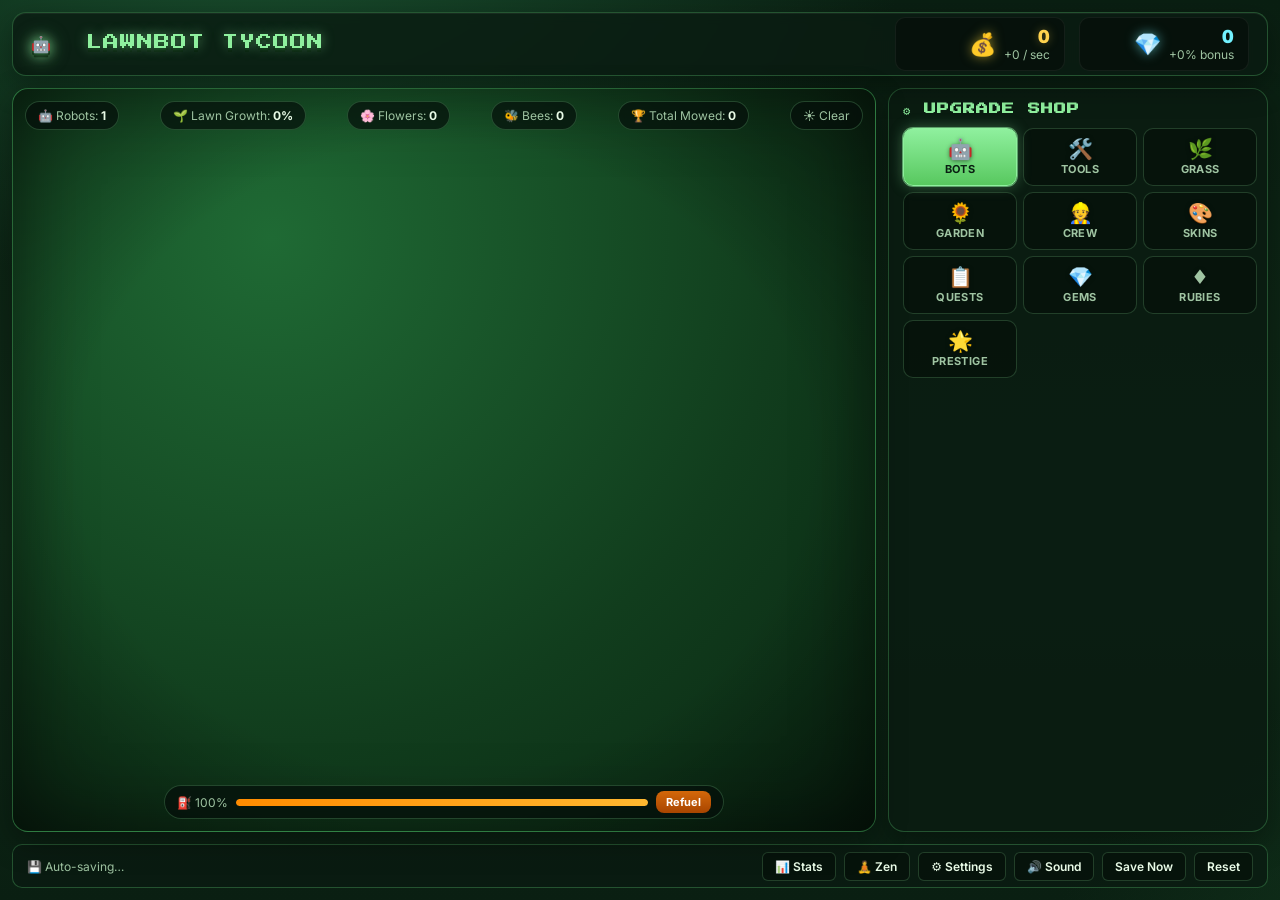
==== index.html @ 0cbb4aa4 "Move Stats to modal, invert selected-state styling, simplify atmosphere settings - Remove the Stats " ====
<!DOCTYPE html>
<html lang="en">
<head>
<meta charset="UTF-8" />
<meta name="viewport" content="width=device-width, initial-scale=1.0" />
<title>LawnBot Tycoon — Idle Robotic Lawn Empire</title>
<link rel="preconnect" href="https://fonts.googleapis.com">
<link rel="preconnect" href="https://fonts.gstatic.com" crossorigin>
<link href="https://fonts.googleapis.com/css2?family=Press+Start+2P&family=Inter:wght@400;500;700;900&display=swap" rel="stylesheet">
<link rel="icon" href="data:image/svg+xml,%3Csvg xmlns='http://www.w3.org/2000/svg' viewBox='0 0 100 100'%3E%3Ctext y='.9em' font-size='90'%3E%F0%9F%A4%96%3C/text%3E%3C/svg%3E">
<link rel="stylesheet" href="styles.css">
</head>
<body>
  <div id="app">
    <header class="top">
      <div class="title">
        <span class="emoji">🤖</span>&nbsp; LAWNBOT TYCOON
      </div>
      <div class="currencies">
        <div class="currency coin" id="coinBox">
          <span class="ico">💰</span>
          <div style="display:flex; flex-direction:column; align-items:flex-end;">
            <span class="amt" id="coinAmt">0</span>
            <span class="rate" id="coinRate">+0 / sec</span>
          </div>
        </div>
        <div class="currency gem" id="gemBox">
          <span class="ico">💎</span>
          <div style="display:flex; flex-direction:column; align-items:flex-end;">
            <span class="amt" id="gemAmt">0</span>
            <span class="rate" id="gemBonus">+0% bonus</span>
          </div>
        </div>
      </div>
    </header>

    <main class="stage">
      <canvas id="lawn"></canvas>
      <div class="stage-overlay"></div>
      <div class="stage-hud">
        <div class="hud-pills">
          <div class="hud-pill">🤖 Robots: <b id="hudRobots">1</b></div>
          <div class="hud-pill">🌱 Lawn Growth: <b id="hudGrass">0%</b></div>
          <div class="hud-pill">🌸 Flowers: <b id="hudFlowers">0</b></div>
          <div class="hud-pill">🐝 Bees: <b id="hudBees">0</b></div>
          <div class="hud-pill">🏆 Total Mowed: <b id="hudTotal">0</b></div>
          <div class="hud-pill" id="hudAtmo" title="Weather and time of day">☀️ Clear</div>
        </div>
      </div>
      <div class="stage-hud-bottom">
        <div class="hud-fuel">
          <span id="hudFuelLabel">⛽ 100%</span>
          <div class="fuel-track"><div class="fuel-bar" id="hudFuelBar"></div></div>
          <button id="refuelBtn">Refuel <span id="refuelCost"></span></button>
        </div>
        <div class="hud-quest" id="questBanner" style="display:none;"></div>
      </div>
    </main>

    <aside class="shop">
      <h2>⚙️ UPGRADE SHOP</h2>
      <div class="tabs">
        <button class="tab active" data-tab="upgrades"><span class="tab-ico">🤖</span><span class="tab-label">Bots</span></button>
        <button class="tab" data-tab="tools"><span class="tab-ico">🛠️</span><span class="tab-label">Tools</span></button>
        <button class="tab" data-tab="grass"><span class="tab-ico">🌿</span><span class="tab-label">Grass</span></button>
        <button class="tab" data-tab="garden"><span class="tab-ico">🌻</span><span class="tab-label">Garden</span></button>
        <button class="tab" data-tab="crew"><span class="tab-ico">👷</span><span class="tab-label">Crew</span></button>
        <button class="tab" data-tab="skins"><span class="tab-ico">🎨</span><span class="tab-label">Skins</span></button>
        <button class="tab" data-tab="quests"><span class="tab-ico">📋</span><span class="tab-label">Quests</span></button>
        <button class="tab" data-tab="gemshop"><span class="tab-ico">💎</span><span class="tab-label">Gems</span></button>
        <button class="tab" data-tab="rubyshop"><span class="tab-ico">♦️</span><span class="tab-label">Rubies</span></button>
        <button class="tab" data-tab="prestige"><span class="tab-ico">🌟</span><span class="tab-label">Prestige</span></button>
      </div>
      <div class="upgrades" id="shopList"></div>
    </aside>

    <footer class="bottom">
      <span id="saveStatus">💾 Auto-saving…</span>
      <div class="actions">
        <button id="statsBtn" title="View stats">📊 Stats</button>
        <button id="zenBtn" title="Zen Mode — fullscreen, no refueling">🧘 Zen</button>
        <button id="settingsBtn" title="Settings">⚙️ Settings</button>
        <button id="muteBtn">🔊 Sound</button>
        <button id="saveBtn">Save Now</button>
        <button id="resetBtn" class="danger">Reset</button>
      </div>
    </footer>
    <button id="zenExit" title="Exit Zen (Esc) · Press P to save a snapshot">✕ Exit Zen</button>
  </div>

  <div id="toasts"></div>

  <script src="js/config.js"></script>
  <script src="js/state.js"></script>
  <script src="js/themes.js"></script>
  <script src="js/world.js"></script>
  <script src="js/canvas.js"></script>
  <script src="js/assets.js"></script>
  <script src="js/atmosphere.js"></script>
  <script src="js/ai.js"></script>
  <script src="js/render.js"></script>
  <script src="js/save.js"></script>
  <script src="js/ui.js"></script>
  <script src="js/main.js"></script>
</body>
</html>
---- styles.css ----
:root {
  --bg-0: #0a1f12;
  --bg-1: #0f2a17;
  --bg-2: #143a1f;
  --grass-dark: #1e5d2c;
  --grass-mid: #2d8a3f;
  --grass-light: #58c85f;
  --grass-xlight: #8ff09e;
  --gold: #ffd34e;
  --gold-glow: #ffba1a;
  --gem: #72f2ff;
  --gem-glow: #3bd4ff;
  --ink: #e9fbe7;
  --ink-dim: #9fc4a2;
  --panel: rgba(10, 28, 18, 0.82);
  --panel-b: rgba(104, 224, 131, 0.28);
  --btn: linear-gradient(180deg, #2ea04a 0%, #1b6c31 100%);
  --btn-hover: linear-gradient(180deg, #3fc15d 0%, #22823b 100%);
  --btn-disabled: linear-gradient(180deg, #33463a 0%, #1a2b21 100%);
  --danger: linear-gradient(180deg, #d83a3a 0%, #7a1e1e 100%);
}
* { box-sizing: border-box; margin: 0; padding: 0; }
html, body { width: 100%; height: 100%; overflow: hidden; }
body {
  font-family: 'Inter', system-ui, sans-serif;
  color: var(--ink);
  background:
    radial-gradient(1200px 700px at 20% -10%, #1a5230 0%, transparent 55%),
    radial-gradient(900px 600px at 120% 110%, #143a1f 0%, transparent 55%),
    linear-gradient(180deg, var(--bg-0) 0%, var(--bg-1) 60%, var(--bg-0) 100%);
  user-select: none;
  -webkit-user-select: none;
}
button { font-family: inherit; color: inherit; cursor: pointer; }

/* ---------- Layout ---------- */
#app {
  position: fixed; inset: 0;
  display: grid;
  grid-template-rows: 64px 1fr 44px;
  grid-template-columns: 1fr 380px;
  grid-template-areas:
    "header header"
    "stage  shop"
    "footer footer";
  gap: 12px;
  padding: 12px;
}
header.top {
  grid-area: header;
  display: flex; align-items: center; justify-content: space-between;
  padding: 0 18px;
  background: var(--panel);
  border: 1px solid var(--panel-b);
  border-radius: 14px;
  backdrop-filter: blur(6px);
  box-shadow: 0 10px 30px rgba(0,0,0,0.35), inset 0 1px 0 rgba(255,255,255,0.05);
}
.title {
  font-family: 'Press Start 2P', monospace;
  font-size: 16px;
  letter-spacing: 1px;
  color: var(--grass-xlight);
  text-shadow:
    0 0 12px rgba(143, 240, 158, 0.55),
    0 2px 0 #082a11,
    0 4px 0 #061e0c;
}
.title .emoji { filter: drop-shadow(0 0 8px rgba(143, 240, 158, 0.5)); }
.currencies { display: flex; gap: 14px; align-items: center; }
.currency {
  display: flex; align-items: center; gap: 8px;
  padding: 8px 14px;
  border-radius: 10px;
  background: rgba(0,0,0,0.35);
  border: 1px solid rgba(255,255,255,0.06);
  min-width: 170px;
  justify-content: flex-end;
}
.currency .ico { font-size: 22px; line-height: 1; filter: drop-shadow(0 0 6px rgba(255,215,64,0.55)); }
.currency.gem .ico { filter: drop-shadow(0 0 6px rgba(114,242,255,0.55)); }
.currency .amt { font-weight: 900; font-variant-numeric: tabular-nums; font-size: 18px; }
.currency.gem .amt { color: var(--gem); }
.currency.coin .amt { color: var(--gold); text-shadow: 0 0 10px rgba(255,211,78,0.35); }
.currency .rate { color: var(--ink-dim); font-size: 12px; }

main.stage {
  grid-area: stage;
  position: relative;
  border-radius: 16px;
  overflow: hidden;
  border: 1px solid var(--panel-b);
  background:
    radial-gradient(ellipse at 30% 20%, #1f6a34 0%, #113d1d 60%, #0a2612 100%);
  box-shadow: inset 0 0 80px rgba(0,0,0,0.45), 0 10px 30px rgba(0,0,0,0.35);
}
canvas#lawn {
  display: block; width: 100%; height: 100%;
  image-rendering: pixelated;
}
.stage-overlay {
  position: absolute; inset: 0;
  pointer-events: none;
  background:
    radial-gradient(ellipse at center, transparent 60%, rgba(0,0,0,0.45) 100%);
}

.stage-hud {
  position: absolute; top: 12px; left: 12px; right: 12px;
  display: flex; flex-direction: column; gap: 8px;
  pointer-events: none;
}
.stage-hud-bottom {
  position: absolute; bottom: 12px; left: 12px; right: 12px;
  display: flex; justify-content: center;
  pointer-events: none;
}
.stage-hud-bottom .hud-fuel {
  min-width: min(560px, 100%);
  max-width: 720px;
}
.hud-pills {
  display: flex; justify-content: space-between; gap: 10px;
}
.hud-pill {
  background: rgba(5,15,10,0.7);
  border: 1px solid rgba(143,240,158,0.22);
  border-radius: 999px;
  padding: 6px 12px;
  font-size: 12px; color: var(--ink-dim);
  backdrop-filter: blur(4px);
}
.hud-pill b { color: var(--ink); font-weight: 700; }
.hud-fuel {
  display: flex; align-items: center; gap: 8px;
  background: rgba(5,15,10,0.7);
  border: 1px solid rgba(143,240,158,0.22);
  border-radius: 999px;
  padding: 5px 12px;
  font-size: 12px; color: var(--ink-dim);
  backdrop-filter: blur(4px);
  pointer-events: auto;
}
.fuel-track {
  flex: 1; height: 7px;
  background: rgba(255,255,255,0.1);
  border-radius: 999px; overflow: hidden;
}
.fuel-bar {
  height: 100%; border-radius: 999px;
  transition: width 0.25s, background 0.4s;
  background: linear-gradient(90deg, #ff8c00, #ffb830);
  width: 100%;
}
#refuelBtn {
  background: linear-gradient(180deg, #d4680a, #a84500);
  border: none; border-radius: 8px;
  padding: 4px 10px; font-size: 11px;
  color: white; font-weight: 700;
  cursor: pointer; transition: filter .1s;
  white-space: nowrap;
}
#refuelBtn:hover:not(:disabled) { filter: brightness(1.25); }
#refuelBtn:disabled { opacity: 0.35; cursor: not-allowed; }

.hud-quest {
  display: flex; align-items: center; gap: 10px;
  background: linear-gradient(90deg, rgba(255,211,78,0.22), rgba(88,200,95,0.18));
  border: 1px solid rgba(255,211,78,0.5);
  border-radius: 999px;
  padding: 5px 12px;
  font-size: 12px; color: var(--ink);
  backdrop-filter: blur(4px);
  pointer-events: auto;
  box-shadow: 0 0 12px rgba(255,211,78,0.15);
}
.hud-quest .q-name { font-weight: 700; color: #ffd34e; white-space: nowrap; }
.hud-quest .q-title { flex: 1; white-space: nowrap; overflow: hidden; text-overflow: ellipsis; color: var(--ink); }
.hud-quest .q-bar {
  width: 120px; height: 6px;
  background: rgba(0,0,0,0.4);
  border-radius: 999px; overflow: hidden;
}
.hud-quest .q-fill {
  height: 100%; background: linear-gradient(90deg, #ffd34e, #8ff09e);
  transition: width 0.25s;
}
.hud-quest .q-progress, .hud-quest .q-time, .hud-quest .q-reward {
  font-variant-numeric: tabular-nums; color: var(--ink-dim); white-space: nowrap;
}
.hud-quest .q-reward { color: #ffd34e; font-weight: 700; }

.quest-offer .modal { border: 2px solid rgba(255,211,78,0.6); }
.quest-offer .modal .big { color: #ffd34e; font-size: 20px; margin: 12px 0; }
.quest-offer button#qAccept {
  background: var(--btn); color: white; font-weight: 800;
  border: 0; border-radius: 10px; padding: 10px 18px;
  box-shadow: 0 2px 0 #0a2612;
}
.quest-offer button#qAccept:hover { background: var(--btn-hover); }
.quest-offer button#qDecline {
  background: var(--danger); color: white; font-weight: 800;
  border: 0; border-radius: 10px; padding: 10px 18px;
}

aside.shop {
  grid-area: shop;
  background: var(--panel);
  border: 1px solid var(--panel-b);
  border-radius: 16px;
  padding: 14px 10px 14px 14px;
  display: flex; flex-direction: column;
  min-height: 0;
  box-shadow: 0 10px 30px rgba(0,0,0,0.35);
}
.shop h2 {
  font-family: 'Press Start 2P', monospace;
  font-size: 12px;
  color: var(--grass-xlight);
  margin-bottom: 10px;
  letter-spacing: 1px;
}
.tabs {
  display: grid;
  grid-template-columns: repeat(3, 1fr);
  gap: 6px;
  margin-bottom: 12px;
}
.tab {
  border: 1px solid rgba(143,240,158,0.2);
  background: rgba(0,0,0,0.3);
  color: var(--ink-dim);
  padding: 10px 6px 9px;
  border-radius: 10px;
  font-weight: 700; font-size: 12px;
  transition: background .15s, border-color .15s, color .15s, transform .08s;
  white-space: nowrap;
  overflow: hidden;
  text-overflow: ellipsis;
  display: flex;
  flex-direction: column;
  align-items: center;
  justify-content: center;
  gap: 3px;
  min-height: 56px;
}
.tab .tab-ico { font-size: 20px; line-height: 1; filter: drop-shadow(0 1px 2px rgba(0,0,0,0.5)); }
.tab .tab-label { font-size: 11px; letter-spacing: 0.4px; text-transform: uppercase; }
.tab.active {
  background: linear-gradient(180deg, var(--grass-xlight), var(--grass-light));
  color: var(--bg-0);
  border-color: var(--grass-xlight);
  box-shadow: 0 0 0 1px rgba(143,240,158,0.55), 0 0 14px rgba(143,240,158,0.35);
}
.tab:hover { color: var(--ink); border-color: rgba(143,240,158,0.45); }
.tab.active:hover { color: var(--bg-0); border-color: var(--grass-xlight); }
.tab:active { transform: translateY(1px); }

.upgrades { overflow-y: auto; padding-right: 6px; flex: 1; scrollbar-width: thin; scrollbar-color: #2d8a3f transparent; }
.upgrades::-webkit-scrollbar { width: 8px; }
.upgrades::-webkit-scrollbar-thumb { background: rgba(143,240,158,0.3); border-radius: 4px; }
.buy-mode-hint {
  font-size: 11px; font-weight: 700;
  letter-spacing: 0.4px;
  color: #0a1f12;
  background: linear-gradient(180deg, #ffd34e, #ffba1a);
  padding: 6px 10px;
  border-radius: 8px;
  margin-bottom: 8px;
  text-align: center;
  box-shadow: 0 0 0 1px rgba(255,211,78,0.35), 0 0 14px rgba(255,211,78,0.2);
}

.upgrade {
  background: linear-gradient(180deg, rgba(20,50,30,0.7), rgba(10,28,18,0.7));
  border: 1px solid rgba(143,240,158,0.18);
  border-radius: 10px;
  padding: 7px 10px;
  margin-bottom: 6px;
  display: grid;
  grid-template-columns: 34px 1fr auto;
  gap: 10px;
  align-items: center;
  transition: border-color .15s, transform .1s;
}
.upgrade.maxed { opacity: 0.78; }
.upgrade:hover { border-color: rgba(143,240,158,0.4); }
.upgrade.affordable { border-color: rgba(255,211,78,0.45); box-shadow: 0 0 0 1px rgba(255,211,78,0.15), 0 0 16px rgba(255,211,78,0.08); }
.upgrade.active { border-color: rgba(143,240,158,0.55); box-shadow: 0 0 0 1px rgba(143,240,158,0.25), 0 0 16px rgba(143,240,158,0.12); }
.upgrade .icon {
  font-size: 22px; text-align: center;
  filter: drop-shadow(0 2px 4px rgba(0,0,0,0.6));
}
.upgrade .info { min-width: 0; }
.upgrade .name { font-weight: 700; font-size: 13px; display: flex; align-items: baseline; gap: 6px; }
.upgrade .name .lvl {
  font-weight: 700; font-size: 10px; color: var(--ink-dim);
  background: rgba(0,0,0,0.35);
  padding: 1px 6px; border-radius: 999px;
  letter-spacing: 0.4px;
}
.upgrade .effect { color: var(--grass-xlight); font-size: 11px; margin-top: 1px; opacity: 0.92; }
.upgrade .buy {
  border: 0;
  border-radius: 8px;
  padding: 6px 10px;
  background: var(--btn);
  color: white;
  font-weight: 800; font-size: 12px;
  min-width: 74px;
  transition: transform .08s, filter .1s;
  box-shadow: 0 2px 0 #0a2612, 0 4px 10px rgba(0,0,0,0.4);
}
.upgrade .buy:hover:not(:disabled) { background: var(--btn-hover); }
.upgrade .buy:active { transform: translateY(1px); }
.upgrade .buy:disabled { background: var(--btn-disabled); color: var(--ink-dim); cursor: not-allowed; box-shadow: none; }
.upgrade .buy .cost { display: block; font-size: 10px; font-weight: 600; opacity: 0.95; margin-top: 1px; }

/* ---------- Crew skill tree ---------- */
.crew-tree {
  position: relative;
  width: 100%;
  height: 360px;
  max-width: 360px;
  margin: 0 auto 12px;
}
.crew-connectors {
  position: absolute; inset: 0;
  width: 100%; height: 100%;
  pointer-events: none;
}
.crew-node {
  position: absolute;
  width: 76px;
  transform: translate(-50%, -50%);
  background: linear-gradient(180deg, rgba(20,50,30,0.85), rgba(10,28,18,0.85));
  border: 1.5px solid rgba(143,240,158,0.3);
  border-radius: 12px;
  padding: 6px 6px 5px;
  text-align: center;
  cursor: default;
  transition: transform .1s, border-color .15s, box-shadow .15s;
  backdrop-filter: blur(3px);
  left: calc(var(--px, 0) * 1%);
}
.crew-node .crew-icon {
  font-size: 20px;
  line-height: 1;
  filter: drop-shadow(0 2px 4px rgba(0,0,0,0.5));
}
.crew-node .crew-name {
  font-weight: 800;
  font-size: 10px;
  margin-top: 2px;
  color: var(--ink);
  line-height: 1.1;
}
.crew-node .crew-desc {
  font-size: 9px;
  color: var(--ink-dim);
  line-height: 1.2;
  margin-top: 2px;
  min-height: 32px;
}
.crew-node .crew-cost {
  font-size: 9.5px;
  font-weight: 700;
  margin-top: 3px;
  color: var(--gold);
}
.crew-node.locked {
  opacity: 0.45;
  filter: grayscale(0.7);
}
.crew-node.locked .crew-cost { color: #888; }
.crew-node.owned {
  border-color: rgba(255,211,78,0.75);
  box-shadow: 0 0 0 1px rgba(255,211,78,0.3), 0 0 18px rgba(255,211,78,0.25);
  background: linear-gradient(180deg, rgba(60,50,20,0.8), rgba(30,20,5,0.85));
}
.crew-node.owned .crew-cost { color: var(--grass-xlight); }
.crew-node.buyable {
  cursor: pointer;
  border-color: rgba(255,211,78,0.75);
  animation: crewPulse 1.8s ease-in-out infinite;
}
.crew-node.buyable:hover {
  transform: translate(-50%, -50%) scale(1.06);
  box-shadow: 0 0 0 2px rgba(255,211,78,0.4), 0 0 24px rgba(255,211,78,0.35);
}
@keyframes crewPulse {
  0%, 100% { box-shadow: 0 0 0 0 rgba(255,211,78,0.0); }
  50%      { box-shadow: 0 0 0 2px rgba(255,211,78,0.3), 0 0 16px rgba(255,211,78,0.3); }
}

/* ---------- Skin gallery ---------- */
.skin-grid {
  display: grid;
  grid-template-columns: repeat(2, 1fr);
  gap: 8px;
  padding-bottom: 8px;
}
.skin-card {
  background: linear-gradient(180deg, rgba(20,50,30,0.7), rgba(10,28,18,0.7));
  border: 1.5px solid rgba(143,240,158,0.2);
  border-radius: 12px;
  padding: 10px 8px;
  text-align: center;
  cursor: default;
  transition: transform .08s, border-color .15s, box-shadow .15s;
}
.skin-card.owned { cursor: pointer; }
.skin-card.owned:hover { transform: translateY(-2px); border-color: rgba(255,211,78,0.6); }
.skin-card.active {
  border-color: rgba(143,240,158,0.85);
  box-shadow: 0 0 0 1px rgba(143,240,158,0.3), 0 0 20px rgba(143,240,158,0.25);
}
.skin-card.locked {
  opacity: 0.55;
  filter: grayscale(0.4);
}
.skin-preview {
  display: flex; align-items: center; justify-content: center;
  height: 56px;
  margin-bottom: 6px;
}
.skin-chip {
  width: 56px; height: 38px;
  border-radius: 8px;
  border: 2px solid rgba(0,0,0,0.45);
  position: relative;
  box-shadow: inset 0 -6px 10px rgba(0,0,0,0.2), 0 2px 6px rgba(0,0,0,0.4);
}
.skin-chip .skin-dot {
  position: absolute;
  top: -5px; left: 4px;
  width: 5px; height: 10px;
  border-radius: 2px;
  box-shadow: 0 0 3px rgba(255,255,255,0.4);
}
.skin-chip .skin-panel {
  position: absolute;
  top: 6px; right: 4px;
  width: 12px; height: 24px;
  border-radius: 3px;
  opacity: 0.85;
}
.skin-silhouette {
  width: 56px; height: 38px;
  border-radius: 8px;
  background: rgba(0,0,0,0.4);
  border: 2px dashed rgba(143,240,158,0.25);
  display: flex; align-items: center; justify-content: center;
  color: var(--ink-dim);
  font-weight: 900;
  font-size: 22px;
}
.skin-name { font-weight: 800; font-size: 12px; color: var(--ink); }
.skin-rarity { font-size: 9px; font-weight: 900; letter-spacing: 1px; margin-top: 1px; }
.skin-action {
  margin-top: 5px;
  font-size: 11px;
  color: var(--ink-dim);
  font-weight: 700;
}
.skin-card.active .skin-action { color: var(--grass-xlight); }
.skin-modal-preview { display: flex; justify-content: center; margin: 8px 0; }
.skin-modal-preview .skin-chip { width: 120px; height: 80px; }

/* Mowing Patterns */
.pattern-grid {
  display: grid;
  grid-template-columns: 1fr 1fr;
  gap: 8px;
  padding-bottom: 8px;
}
.pattern-card {
  background: linear-gradient(180deg, rgba(20,50,30,0.7), rgba(10,28,18,0.7));
  border: 1.5px solid rgba(143,240,158,0.2);
  border-radius: 12px;
  padding: 8px;
  display: flex;
  gap: 8px;
  align-items: center;
  transition: transform .08s, border-color .15s, box-shadow .15s;
  cursor: default;
}
.pattern-card.owned { cursor: pointer; }
.pattern-card.owned:hover,
.pattern-card.affordable:hover { transform: translateY(-1px); border-color: rgba(255,211,78,0.55); }
.pattern-card.affordable {
  cursor: pointer;
  border-color: rgba(255,211,78,0.45);
  box-shadow: 0 0 0 1px rgba(255,211,78,0.1), 0 0 14px rgba(255,211,78,0.1);
}
.pattern-card.locked { opacity: 0.7; filter: grayscale(0.25); }
.pattern-card.active {
  border-color: rgba(143,240,158,0.85);
  box-shadow: 0 0 0 1px rgba(143,240,158,0.3), 0 0 18px rgba(143,240,158,0.25);
}
canvas.pattern-preview {
  width: 56px; height: 56px;
  border-radius: 6px;
  image-rendering: pixelated;
  flex-shrink: 0;
  border: 1px solid rgba(0,0,0,0.45);
  box-shadow: inset 0 -6px 10px rgba(0,0,0,0.25);
}
.pattern-meta { min-width: 0; flex: 1; }
.pattern-name { font-weight: 800; font-size: 12px; color: var(--ink); }
.pattern-desc { font-size: 10.5px; color: var(--ink-dim); line-height: 1.3; margin-top: 2px; }
.pattern-action {
  margin-top: 4px;
  font-size: 10.5px; font-weight: 800;
  color: var(--ink-dim);
  letter-spacing: 0.3px;
}
.pattern-card.active .pattern-action { color: var(--grass-xlight); }
.pattern-card.affordable .pattern-action { color: var(--gold); }

.prestige {
  background: linear-gradient(180deg, rgba(60, 20, 90, 0.6), rgba(20, 10, 40, 0.7));
  border: 1px solid rgba(114, 242, 255, 0.35);
  border-radius: 12px;
  padding: 14px;
  text-align: center;
  margin-bottom: 10px;
}
.prestige h3 {
  font-family: 'Press Start 2P', monospace;
  font-size: 11px; letter-spacing: 1px;
  color: var(--gem);
  margin-bottom: 6px;
  text-shadow: 0 0 10px rgba(114,242,255,0.5);
}
.prestige p { font-size: 12px; color: var(--ink-dim); margin-bottom: 10px; }
.prestige .gain { color: var(--gem); font-weight: 800; font-size: 18px; text-shadow: 0 0 10px rgba(114,242,255,0.4); }
.prestige button {
  border: 0; border-radius: 10px;
  padding: 10px 14px;
  background: linear-gradient(180deg, #3bd4ff, #117fbf);
  color: white; font-weight: 800; width: 100%;
  box-shadow: 0 4px 14px rgba(59,212,255,0.35);
}
.prestige button:disabled { background: var(--btn-disabled); color: var(--ink-dim); cursor: not-allowed; box-shadow: none; }

footer.bottom {
  grid-area: footer;
  display: flex; align-items: center; justify-content: space-between;
  padding: 0 14px;
  background: var(--panel);
  border: 1px solid var(--panel-b);
  border-radius: 10px;
  font-size: 12px; color: var(--ink-dim);
}
footer .actions { display: flex; gap: 8px; }
footer button {
  border: 1px solid rgba(143,240,158,0.2);
  background: rgba(0,0,0,0.3);
  color: var(--ink);
  padding: 6px 12px;
  border-radius: 6px;
  font-size: 12px; font-weight: 600;
  transition: all .1s;
}
footer button:hover { background: rgba(88,200,95,0.15); border-color: rgba(143,240,158,0.45); }
footer button.danger:hover { background: rgba(216,58,58,0.2); border-color: rgba(216,58,58,0.45); }

/* ---------- Modal ---------- */
.modal-backdrop {
  position: fixed; inset: 0;
  background: rgba(0,0,0,0.7);
  display: flex; align-items: center; justify-content: center;
  z-index: 100;
  backdrop-filter: blur(6px);
  animation: fadeIn .2s ease-out;
}
.modal {
  background: linear-gradient(180deg, #14351e 0%, #0a1f12 100%);
  border: 1px solid rgba(143,240,158,0.35);
  border-radius: 16px;
  padding: 28px;
  max-width: 500px;
  text-align: center;
  box-shadow: 0 20px 60px rgba(0,0,0,0.6), 0 0 30px rgba(88,200,95,0.2);
  animation: modalIn .3s cubic-bezier(0.18, 0.89, 0.32, 1.28);
}
.modal h2 {
  font-family: 'Press Start 2P', monospace;
  color: var(--grass-xlight);
  margin-bottom: 12px;
  font-size: 14px;
}
.modal p { color: var(--ink-dim); margin-bottom: 16px; line-height: 1.5; }
.modal .big {
  font-size: 32px; font-weight: 900;
  color: var(--gold);
  text-shadow: 0 0 16px rgba(255,211,78,0.5);
  margin: 12px 0;
}
.modal button {
  border: 0; border-radius: 10px;
  padding: 12px 24px;
  background: var(--btn);
  color: white; font-weight: 800; font-size: 14px;
  min-width: 140px;
  box-shadow: 0 4px 0 #0a2612;
}
.modal button:hover { background: var(--btn-hover); }

/* ---------- Toasts / Achievements ---------- */
#toasts {
  position: fixed; top: 80px; left: 50%;
  transform: translateX(-50%);
  display: flex; flex-direction: column; gap: 8px;
  pointer-events: none;
  z-index: 50;
}
.toast {
  background: linear-gradient(180deg, rgba(255,211,78,0.95), rgba(255,186,26,0.95));
  color: #2a1800;
  padding: 10px 20px;
  border-radius: 999px;
  font-weight: 800; font-size: 13px;
  box-shadow: 0 6px 24px rgba(0,0,0,0.5), 0 0 20px rgba(255,186,26,0.4);
  animation: toastIn .4s cubic-bezier(0.18, 0.89, 0.32, 1.28), toastOut .4s ease-in 2.6s forwards;
  display: flex; align-items: center; gap: 8px;
}
.toast .t-ico { font-size: 18px; }

/* ---------- Animations ---------- */
@keyframes fadeIn { from {opacity:0;} to {opacity:1;} }
@keyframes modalIn { from { transform: scale(.7); opacity: 0; } to { transform: scale(1); opacity: 1; } }
@keyframes toastIn { from { transform: translateY(-30px); opacity: 0; } to { transform: translateY(0); opacity: 1; } }
@keyframes toastOut { to { transform: translateY(-30px); opacity: 0; } }
@keyframes coinPop { from { transform: scale(1.2); } to { transform: scale(1); } }
@keyframes pulseGlow {
  0%, 100% { box-shadow: 0 0 0 0 rgba(255,211,78,0.4); }
  50% { box-shadow: 0 0 0 8px rgba(255,211,78,0); }
}
.currency.coin.pulse .amt { animation: coinPop .25s ease-out; }

/* ---------- Settings modal ---------- */
.settings-modal { max-width: 440px; text-align: left; padding: 22px 22px 18px; }
.settings-modal h2 { text-align: center; }
.stats-modal { max-width: 480px; text-align: left; padding: 22px 22px 18px; }
.stats-modal h2 { text-align: center; }
.stats-modal .stats-list { display: flex; flex-direction: column; gap: 6px; margin: 4px 0 16px; max-height: 60vh; overflow-y: auto; }
.stats-modal .stats-scope-tabs { display: flex; width: 100%; }
.stats-modal .stats-scope-tabs .tab { flex: 1; }
.stats-modal > button { display: block; margin: 0 auto; }
.settings-list { display: flex; flex-direction: column; gap: 8px; margin: 14px 0 18px; }
.settings-row {
  display: flex; align-items: center; justify-content: space-between;
  gap: 14px;
  background: rgba(0,0,0,0.28);
  border: 1px solid rgba(143,240,158,0.18);
  border-radius: 10px;
  padding: 10px 12px;
  cursor: pointer;
}
.settings-row:hover { border-color: rgba(143,240,158,0.4); }
.settings-info { min-width: 0; flex: 1; }
.settings-label { font-weight: 700; font-size: 13px; color: var(--ink); }
.settings-hint  { font-size: 11px; color: var(--ink-dim); margin-top: 2px; line-height: 1.35; }
.toggle {
  position: relative;
  width: 40px; height: 22px;
  border-radius: 999px;
  background: rgba(0,0,0,0.45);
  border: 1px solid rgba(143,240,158,0.25);
  transition: background .2s, border-color .2s;
  flex-shrink: 0;
  cursor: pointer;
}
.toggle .knob {
  position: absolute; top: 2px; left: 2px;
  width: 16px; height: 16px;
  border-radius: 50%;
  background: var(--ink-dim);
  transition: left .2s, background .2s;
}
.toggle.on { background: rgba(88,200,95,0.4); border-color: rgba(143,240,158,0.7); }
.toggle.on .knob { left: 20px; background: var(--grass-xlight); box-shadow: 0 0 8px rgba(143,240,158,0.6); }
#settingsCloseBtn { width: 100%; }

/* Settings row with chips below (theme picker) */
.settings-row-stack {
  flex-direction: column;
  align-items: stretch;
  gap: 8px;
  cursor: default;
}
.settings-row-select { cursor: default; }
.settings-select {
  flex-shrink: 0;
  min-width: 150px;
  max-width: 55%;
  background: rgba(0,0,0,0.45);
  border: 1px solid rgba(143,240,158,0.3);
  color: var(--ink);
  padding: 7px 10px;
  border-radius: 8px;
  font-weight: 700;
  font-size: 12px;
  font-family: inherit;
  cursor: pointer;
  transition: border-color .15s, background .15s;
  appearance: none;
  -webkit-appearance: none;
  background-image: linear-gradient(45deg, transparent 50%, var(--grass-xlight) 50%), linear-gradient(135deg, var(--grass-xlight) 50%, transparent 50%);
  background-position: calc(100% - 14px) 50%, calc(100% - 9px) 50%;
  background-size: 5px 5px, 5px 5px;
  background-repeat: no-repeat;
  padding-right: 26px;
}
.settings-select:hover { border-color: rgba(143,240,158,0.6); }
.settings-select:focus { outline: none; border-color: var(--grass-xlight); box-shadow: 0 0 0 2px rgba(143,240,158,0.25); }
.settings-select option { background: var(--bg-1); color: var(--ink); }
.settings-chips {
  display: flex;
  flex-wrap: wrap;
  gap: 6px;
}
.settings-chip {
  background: rgba(0,0,0,0.35);
  border: 1px solid rgba(143,240,158,0.22);
  color: var(--ink-dim);
  padding: 6px 10px;
  font-size: 11px;
  font-weight: 700;
  border-radius: 999px;
  cursor: pointer;
  letter-spacing: 0.3px;
  transition: background .15s, border-color .15s, color .15s;
}
.settings-chip:hover { color: var(--ink); border-color: rgba(143,240,158,0.5); }
.settings-chip.active:hover { color: var(--bg-0); border-color: var(--grass-xlight); }
.settings-chip.active {
  background: linear-gradient(180deg, var(--grass-xlight), var(--grass-light));
  color: var(--bg-0);
  border-color: var(--grass-xlight);
  box-shadow: 0 0 0 1px rgba(143,240,158,0.55), 0 0 10px rgba(143,240,158,0.4);
}

/* ---------- Zen Setup ---------- */
.zen-modal {
  max-width: 620px;
  width: 100%;
  max-height: 92vh;
  text-align: left;
  padding: 16px 18px 14px;
  display: flex;
  flex-direction: column;
}
.zen-modal h2 { text-align: center; margin-bottom: 4px; font-size: 12px; }
.zen-modal .zen-tagline {
  text-align: center; color: var(--ink-dim);
  line-height: 1.35; margin-bottom: 10px;
  font-size: 12px;
}
.zen-modal .zen-subnote { opacity: 0.7; font-size: 11px; }

.zen-body {
  flex: 1;
  min-height: 0;
  overflow-y: auto;
  padding-right: 4px;
  margin-right: -4px;
  scrollbar-width: thin;
  scrollbar-color: rgba(143,240,158,0.35) transparent;
}
.zen-body::-webkit-scrollbar { width: 5px; }
.zen-body::-webkit-scrollbar-thumb { background: rgba(143,240,158,0.35); border-radius: 3px; }

.zen-section { margin-bottom: 10px; }
.zen-section:last-child { margin-bottom: 2px; }
.zen-section-head {
  font-family: 'Press Start 2P', monospace;
  font-size: 8px;
  letter-spacing: 1.1px;
  color: var(--grass-xlight);
  text-transform: uppercase;
  margin-bottom: 6px;
  opacity: 0.75;
}

/* Three-column slider grid for the Garden section */
.zen-slider-grid {
  display: grid;
  grid-template-columns: repeat(3, 1fr);
  gap: 6px;
}
.zen-slider {
  background: rgba(0,0,0,0.28);
  border: 1px solid rgba(143,240,158,0.18);
  border-radius: 9px;
  padding: 6px 9px 8px;
}
.zen-slider-head {
  display: flex; align-items: center; gap: 5px;
  margin-bottom: 3px;
}
.zen-slider-ico { font-size: 13px; filter: drop-shadow(0 1px 2px rgba(0,0,0,0.5)); }
.zen-slider-label { font-weight: 700; font-size: 11px; color: var(--ink); flex: 1; }
.zen-slider-value {
  font-weight: 900; font-size: 12px; color: var(--gold);
  min-width: 20px; text-align: right;
  font-variant-numeric: tabular-nums;
}
.zen-slider input[type="range"] {
  width: 100%; margin: 0;
  -webkit-appearance: none; appearance: none;
  background: transparent;
}
.zen-slider input[type="range"]::-webkit-slider-runnable-track {
  height: 5px;
  background: linear-gradient(90deg, rgba(143,240,158,0.4), rgba(143,240,158,0.15));
  border-radius: 999px;
}
.zen-slider input[type="range"]::-moz-range-track {
  height: 5px;
  background: linear-gradient(90deg, rgba(143,240,158,0.4), rgba(143,240,158,0.15));
  border-radius: 999px;
}
.zen-slider input[type="range"]::-webkit-slider-thumb {
  -webkit-appearance: none; appearance: none;
  width: 14px; height: 14px;
  border-radius: 50%;
  background: var(--grass-xlight);
  border: 2px solid #0a2612;
  margin-top: -4.5px;
  box-shadow: 0 2px 6px rgba(0,0,0,0.5), 0 0 8px rgba(143,240,158,0.4);
  cursor: grab;
}
.zen-slider input[type="range"]::-moz-range-thumb {
  width: 14px; height: 14px;
  border-radius: 50%;
  background: var(--grass-xlight);
  border: 2px solid #0a2612;
  box-shadow: 0 2px 6px rgba(0,0,0,0.5), 0 0 8px rgba(143,240,158,0.4);
  cursor: grab;
}

/* Mower skin picker — swatches in one wrapping row, no name labels
   (hover tooltip shows the name + rarity). */
.zen-skin-grid {
  display: flex;
  flex-wrap: wrap;
  gap: 6px;
}
.zen-skin-tile {
  background: rgba(0,0,0,0.28);
  border: 1.5px solid rgba(143,240,158,0.18);
  border-radius: 9px;
  padding: 4px;
  display: flex;
  align-items: center;
  justify-content: center;
  cursor: pointer;
  transition: transform .08s, border-color .15s, box-shadow .15s;
  flex: 1 1 60px;
  min-width: 56px;
  max-width: 76px;
}
.zen-skin-tile:hover { transform: translateY(-1px); border-color: rgba(143,240,158,0.5); }
.zen-skin-tile.active {
  background: linear-gradient(180deg, rgba(143,240,158,0.85), rgba(88,200,95,0.7));
  border-color: var(--grass-xlight);
  box-shadow: 0 0 0 2px var(--grass-xlight), 0 0 14px rgba(143,240,158,0.55);
}
.zen-skin-tile .skin-chip { width: 100%; height: 24px; }
.zen-skin-tile .skin-silhouette { width: 100%; height: 24px; }

/* Pattern picker — canvas thumbnails in one wrapping row. */
.zen-pattern-grid {
  display: flex;
  flex-wrap: wrap;
  gap: 6px;
}
.zen-pattern-tile {
  background: rgba(0,0,0,0.28);
  border: 1.5px solid rgba(143,240,158,0.18);
  border-radius: 9px;
  padding: 4px;
  display: flex;
  align-items: center;
  justify-content: center;
  cursor: pointer;
  transition: transform .08s, border-color .15s, box-shadow .15s;
  flex: 1 1 68px;
  min-width: 60px;
  max-width: 92px;
}
.zen-pattern-tile:hover { transform: translateY(-1px); border-color: rgba(143,240,158,0.5); }
.zen-pattern-tile.active {
  background: linear-gradient(180deg, rgba(143,240,158,0.85), rgba(88,200,95,0.7));
  border-color: var(--grass-xlight);
  box-shadow: 0 0 0 2px var(--grass-xlight), 0 0 14px rgba(143,240,158,0.55);
}
.zen-pattern-tile canvas.pattern-preview {
  width: 40px; height: 40px;
  display: block;
}

/* Atmosphere section inside Zen setup */
.zen-atmosphere { display: flex; flex-direction: column; gap: 6px; }
.zen-atmo-row {
  display: flex;
  align-items: center;
  gap: 10px;
  background: rgba(0,0,0,0.28);
  border: 1px solid rgba(143,240,158,0.18);
  border-radius: 9px;
  padding: 6px 10px;
  flex-wrap: wrap;
}
.zen-atmo-label {
  font-weight: 700; font-size: 11px;
  color: var(--ink);
  flex: 0 0 88px;
}
.zen-atmo-chips { display: flex; flex-wrap: wrap; gap: 4px; flex: 1; }
.zen-atmo-chips .settings-chip {
  padding: 4px 8px; font-size: 10.5px;
}
#zenRivalryRow .toggle { flex-shrink: 0; }

.zen-actions {
  display: flex; gap: 8px; justify-content: flex-end;
  margin-top: 10px;
  padding-top: 10px;
  border-top: 1px solid rgba(143,240,158,0.15);
  flex-shrink: 0;
}
.zen-actions button {
  min-width: 96px;
  padding: 8px 14px;
  font-size: 12px;
  border-radius: 9px;
  border: 0;
  background: var(--btn);
  color: white;
  font-weight: 800;
  cursor: pointer;
  box-shadow: 0 3px 0 #0a2612;
}
.zen-actions button.ghost {
  background: rgba(0,0,0,0.4);
  color: var(--ink-dim);
  border: 1px solid rgba(143,240,158,0.25);
  box-shadow: none;
  min-width: 72px;
}
.zen-actions button.ghost:hover { color: var(--ink); border-color: rgba(143,240,158,0.5); }
.zen-actions button:hover:not(.ghost) { background: var(--btn-hover); }

@media (max-width: 520px) {
  .zen-slider-grid { grid-template-columns: repeat(2, 1fr); }
}

/* ---------- Zen Mode ---------- */
#zenExit {
  position: fixed; top: 16px; right: 16px;
  z-index: 200;
  display: none;
  background: rgba(10,28,18,0.7);
  color: var(--ink);
  border: 1px solid rgba(143,240,158,0.35);
  padding: 8px 14px;
  border-radius: 999px;
  font-size: 12px;
  font-weight: 700;
  backdrop-filter: blur(6px);
  opacity: 0;
  transition: opacity .3s;
  cursor: pointer;
}
body.zen-mode #zenExit { display: block; opacity: 0.35; }
body.zen-mode #zenExit:hover { opacity: 1; }
body.zen-mode #app {
  grid-template-rows: 1fr;
  grid-template-columns: 1fr;
  grid-template-areas: "stage";
  padding: 0;
  gap: 0;
}
body.zen-mode header.top,
body.zen-mode aside.shop,
body.zen-mode footer.bottom,
body.zen-mode .stage-hud,
body.zen-mode .stage-hud-bottom,
body.zen-mode .stage-overlay,
body.zen-mode #toasts { display: none !important; }
body.zen-mode main.stage {
  border-radius: 0;
  border: none;
  box-shadow: none;
  background: radial-gradient(ellipse at 30% 20%, #1f6a34 0%, #113d1d 60%, #05140a 100%);
}

/* ---------- Responsive ---------- */
@media (max-width: 900px) {
  #app {
    grid-template-rows: auto 1fr auto 40px;
    grid-template-columns: 1fr;
    grid-template-areas:
      "header"
      "stage"
      "shop"
      "footer";
  }
  aside.shop { max-height: 50vh; }
  .title { font-size: 12px; }
  .currency { min-width: 120px; padding: 6px 10px; }
}
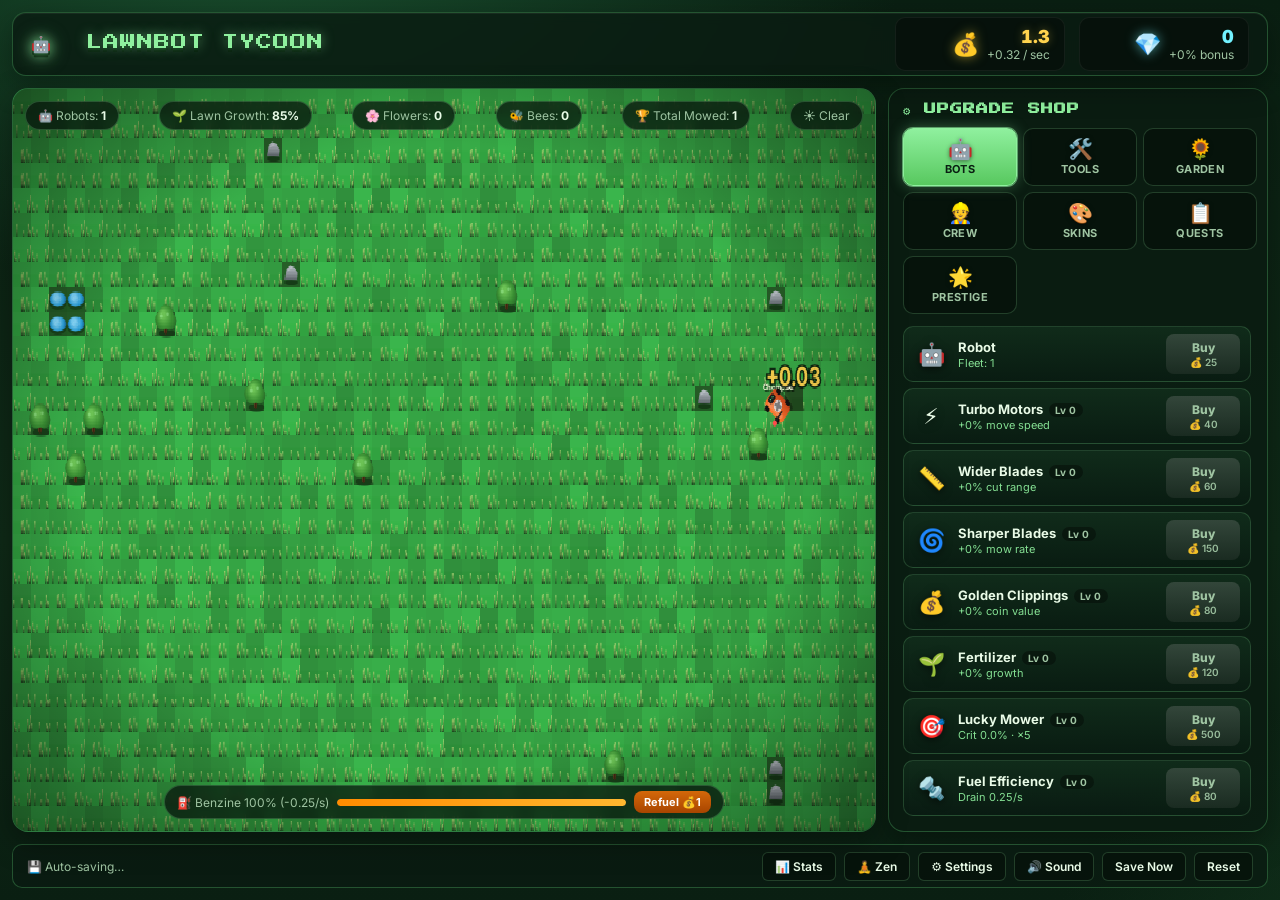
==== commit d71a3713: "Add Areas: travel between plots of premium grass New ruby upgrade 🗺️ Travel Papers (5 ♦️) reveals an" ====
--- a/index.html
+++ b/index.html
@@ -62,7 +62,7 @@
       <div class="tabs">
         <button class="tab active" data-tab="upgrades"><span class="tab-ico">🤖</span><span class="tab-label">Bots</span></button>
         <button class="tab" data-tab="tools"><span class="tab-ico">🛠️</span><span class="tab-label">Tools</span></button>
-        <button class="tab" data-tab="grass"><span class="tab-ico">🌿</span><span class="tab-label">Grass</span></button>
+        <button class="tab" data-tab="areas"><span class="tab-ico">🗺️</span><span class="tab-label">Areas</span></button>
         <button class="tab" data-tab="garden"><span class="tab-ico">🌻</span><span class="tab-label">Garden</span></button>
         <button class="tab" data-tab="crew"><span class="tab-ico">👷</span><span class="tab-label">Crew</span></button>
         <button class="tab" data-tab="skins"><span class="tab-ico">🎨</span><span class="tab-label">Skins</span></button>
--- a/styles.css
+++ b/styles.css
@@ -320,7 +320,7 @@
 .crew-tree {
   position: relative;
   width: 100%;
-  height: 360px;
+  height: 400px;
   max-width: 360px;
   margin: 0 auto 12px;
 }
@@ -331,12 +331,12 @@
 }
 .crew-node {
   position: absolute;
-  width: 76px;
+  width: 62px;
   transform: translate(-50%, -50%);
   background: linear-gradient(180deg, rgba(20,50,30,0.85), rgba(10,28,18,0.85));
   border: 1.5px solid rgba(143,240,158,0.3);
-  border-radius: 12px;
-  padding: 6px 6px 5px;
+  border-radius: 10px;
+  padding: 4px 4px 4px;
   text-align: center;
   cursor: default;
   transition: transform .1s, border-color .15s, box-shadow .15s;
@@ -344,28 +344,28 @@
   left: calc(var(--px, 0) * 1%);
 }
 .crew-node .crew-icon {
-  font-size: 20px;
+  font-size: 18px;
   line-height: 1;
   filter: drop-shadow(0 2px 4px rgba(0,0,0,0.5));
 }
 .crew-node .crew-name {
   font-weight: 800;
-  font-size: 10px;
+  font-size: 9px;
   margin-top: 2px;
   color: var(--ink);
   line-height: 1.1;
 }
 .crew-node .crew-desc {
-  font-size: 9px;
+  font-size: 8px;
   color: var(--ink-dim);
-  line-height: 1.2;
+  line-height: 1.15;
   margin-top: 2px;
-  min-height: 32px;
+  min-height: 28px;
 }
 .crew-node .crew-cost {
-  font-size: 9.5px;
+  font-size: 8.5px;
   font-weight: 700;
-  margin-top: 3px;
+  margin-top: 2px;
   color: var(--gold);
 }
 .crew-node.locked {
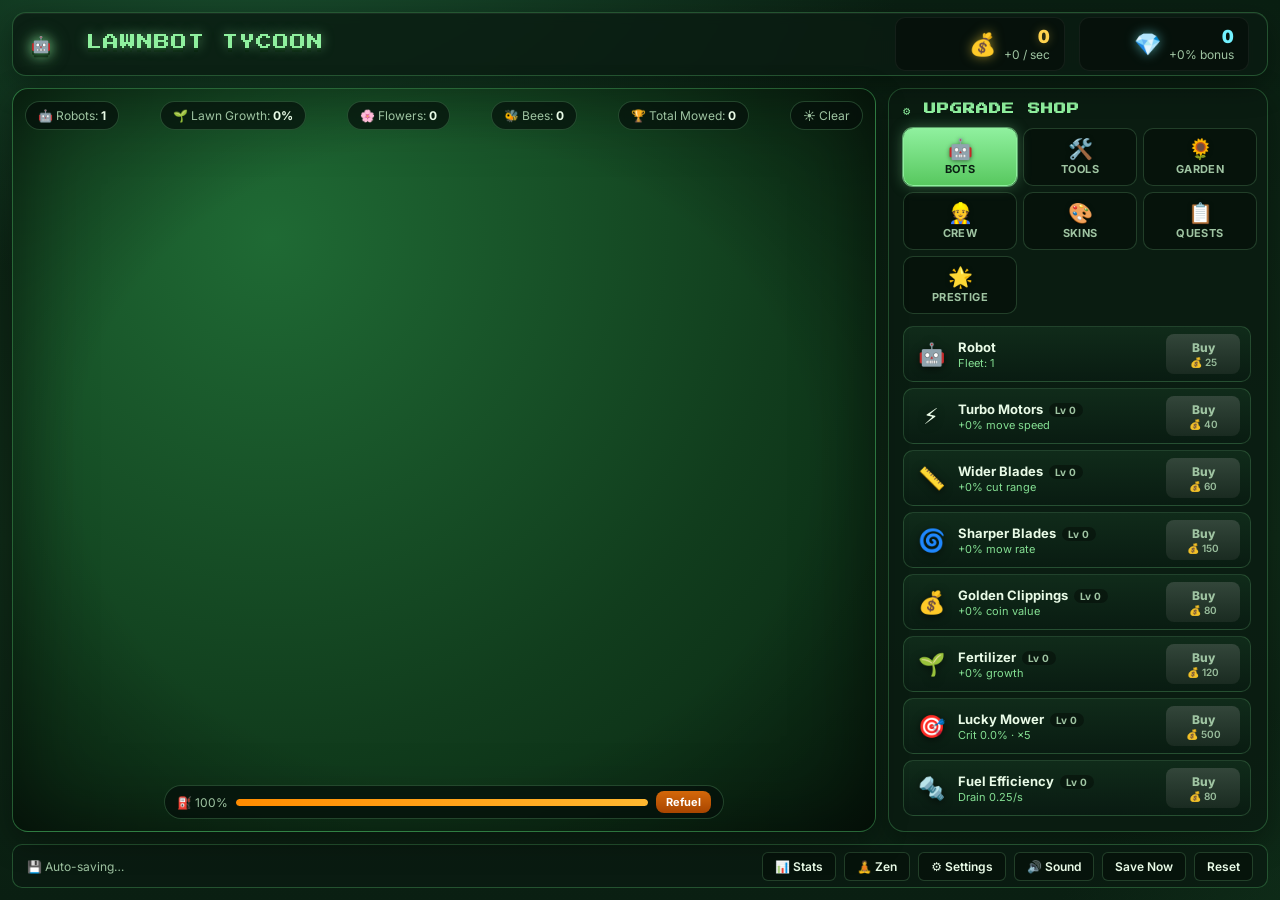
==== commit 4ae0874d: "Convert to ES modules Replace classic <script> tag pattern with explicit ES module imports/exports. " ====
--- a/index.html
+++ b/index.html
@@ -90,17 +90,6 @@
 
   <div id="toasts"></div>
 
-  <script src="js/config.js"></script>
-  <script src="js/state.js"></script>
-  <script src="js/themes.js"></script>
-  <script src="js/world.js"></script>
-  <script src="js/canvas.js"></script>
-  <script src="js/assets.js"></script>
-  <script src="js/atmosphere.js"></script>
-  <script src="js/ai.js"></script>
-  <script src="js/render.js"></script>
-  <script src="js/save.js"></script>
-  <script src="js/ui.js"></script>
-  <script src="js/main.js"></script>
+  <script type="module" src="js/main.js"></script>
 </body>
 </html>
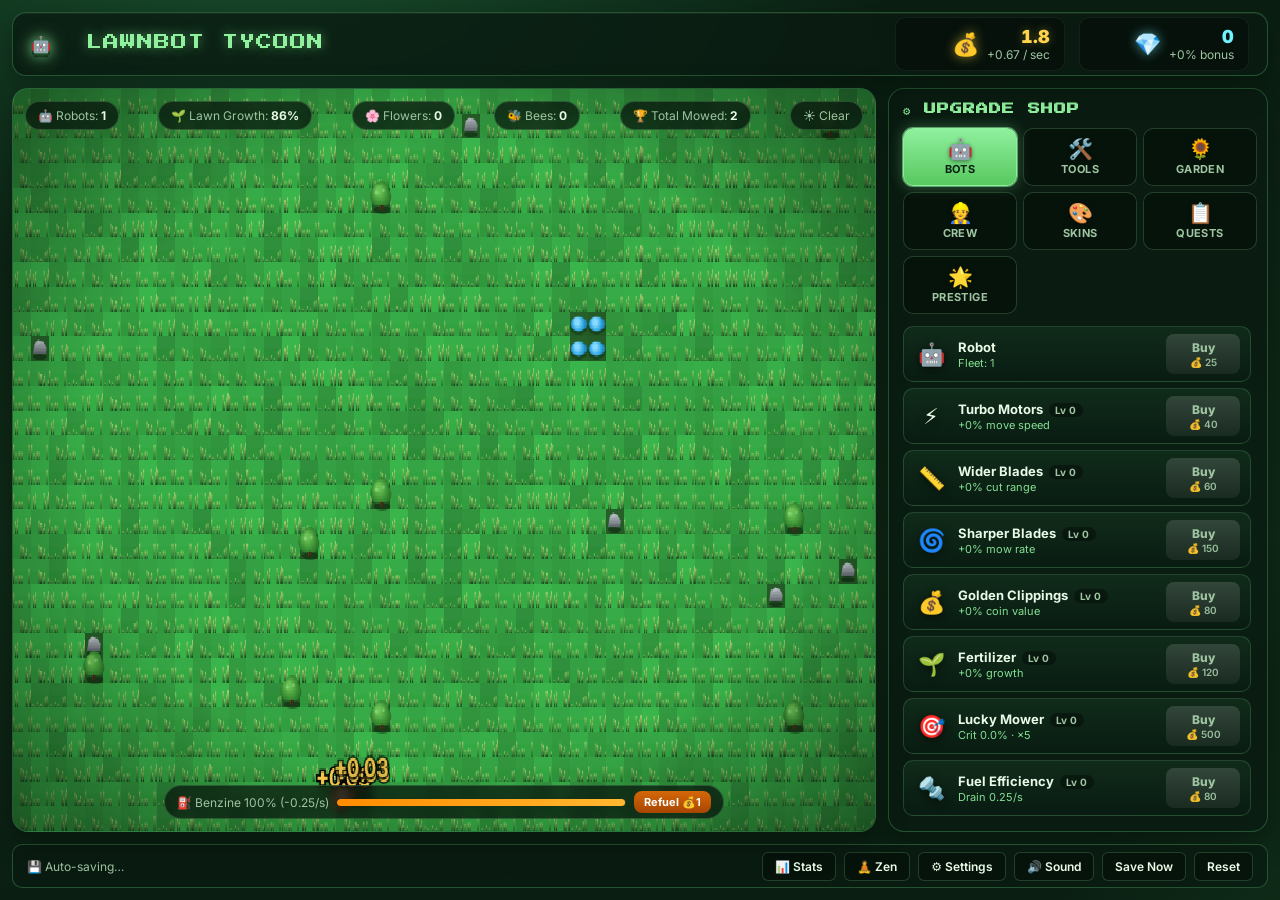
==== commit 90f1e37d: "Add Golden Gnomes: rare clickable buff spawns Cookie-Clicker-style active-engagement mechanic. Every" ====
--- a/index.html
+++ b/index.html
@@ -45,6 +45,7 @@
           <div class="hud-pill">🐝 Bees: <b id="hudBees">0</b></div>
           <div class="hud-pill">🏆 Total Mowed: <b id="hudTotal">0</b></div>
           <div class="hud-pill" id="hudAtmo" title="Weather and time of day">☀️ Clear</div>
+          <div class="hud-pill" id="hudBuffs" style="display:none" title="Active buffs"></div>
         </div>
       </div>
       <div class="stage-hud-bottom">
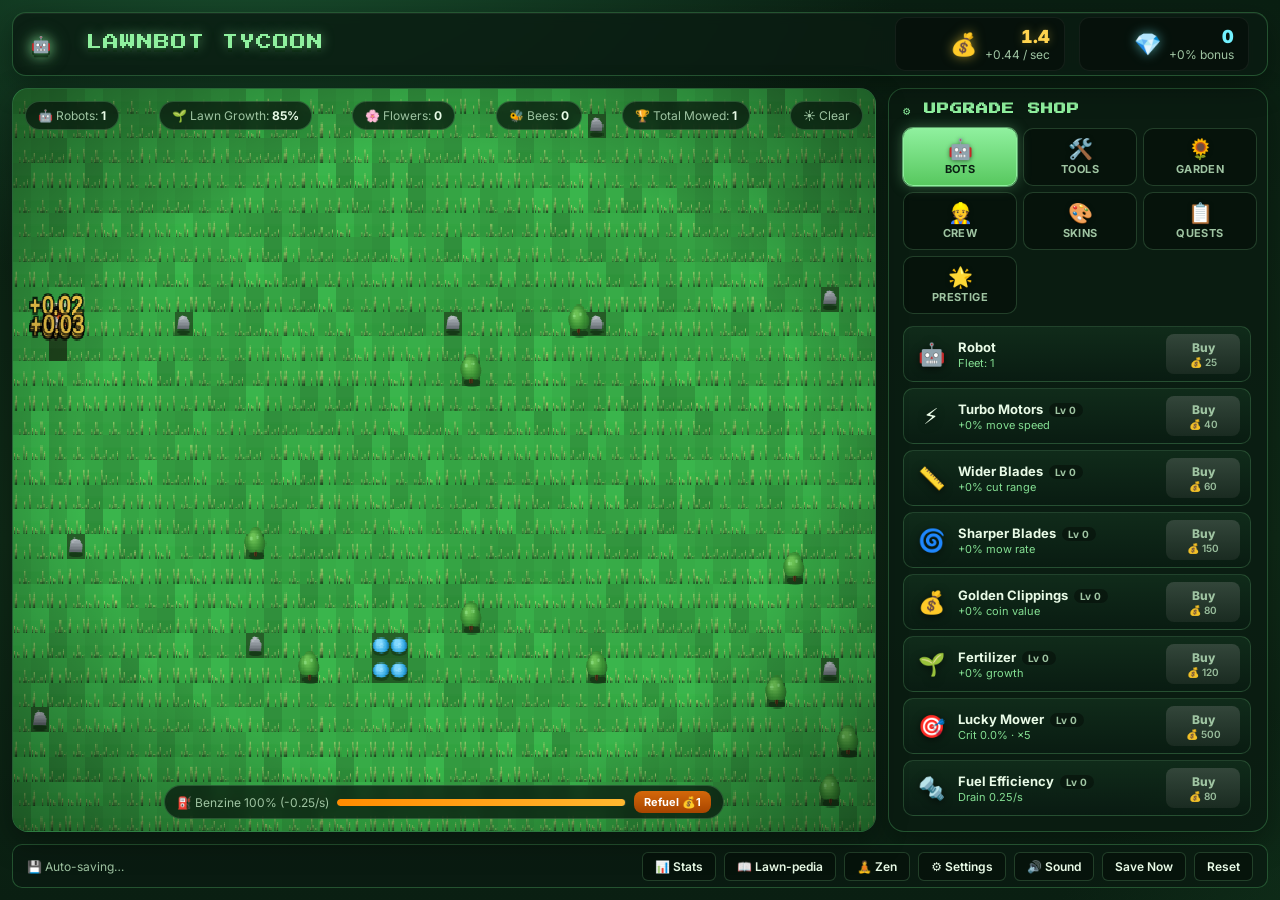
==== commit ab39e7df: "Add Lawn-pedia: discovery log with permanent bonuses Footer button opens a modal tracking discoverie" ====
--- a/index.html
+++ b/index.html
@@ -79,6 +79,7 @@
       <span id="saveStatus">💾 Auto-saving…</span>
       <div class="actions">
         <button id="statsBtn" title="View stats">📊 Stats</button>
+        <button id="pediaBtn" title="Lawn-pedia — collection log">📖 Lawn-pedia</button>
         <button id="zenBtn" title="Zen Mode — fullscreen, no refueling">🧘 Zen</button>
         <button id="settingsBtn" title="Settings">⚙️ Settings</button>
         <button id="muteBtn">🔊 Sound</button>
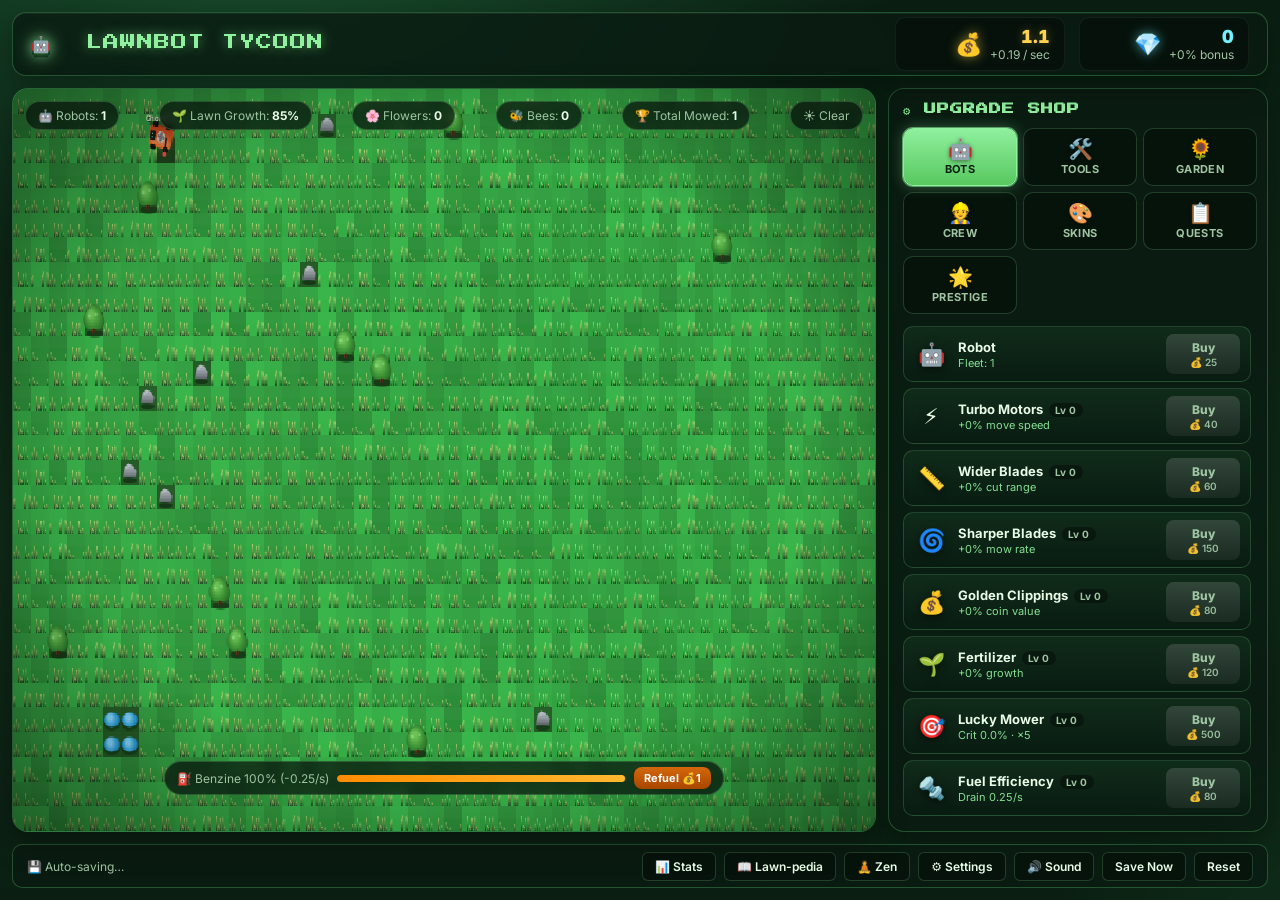
==== commit acb97032: "Add news ticker + 5 random events Bottom-of-stage scrolling ticker with flavor headlines + actionabl" ====
--- a/index.html
+++ b/index.html
@@ -55,6 +55,10 @@
           <button id="refuelBtn">Refuel <span id="refuelCost"></span></button>
         </div>
         <div class="hud-quest" id="questBanner" style="display:none;"></div>
+        <div class="hud-quest hud-event" id="eventBanner" style="display:none;"></div>
+      </div>
+      <div id="newsTicker" class="news-ticker" style="display:none;">
+        <div class="news-track" id="newsTrack"></div>
       </div>
     </main>
 
--- a/styles.css
+++ b/styles.css
@@ -111,8 +111,8 @@
   pointer-events: none;
 }
 .stage-hud-bottom {
-  position: absolute; bottom: 12px; left: 12px; right: 12px;
-  display: flex; justify-content: center;
+  position: absolute; bottom: 36px; left: 12px; right: 12px;
+  display: flex; justify-content: center; flex-wrap: wrap; gap: 8px;
   pointer-events: none;
 }
 .stage-hud-bottom .hud-fuel {
@@ -189,6 +189,50 @@
   font-variant-numeric: tabular-nums; color: var(--ink-dim); white-space: nowrap;
 }
 .hud-quest .q-reward { color: #ffd34e; font-weight: 700; }
+.hud-event {
+  background: linear-gradient(90deg, rgba(255,140,80,0.22), rgba(255,211,78,0.22));
+  border-color: rgba(255,170,80,0.55);
+  box-shadow: 0 0 12px rgba(255,170,80,0.15);
+}
+.hud-event .q-name { color: #ffb070; }
+.hud-event .ev-action {
+  background: linear-gradient(180deg,#3bd4ff,#0a8cb8);
+  border: 0; border-radius: 8px; padding: 4px 10px;
+  font-size: 11px; color: white; font-weight: 700; cursor: pointer;
+  white-space: nowrap;
+}
+.hud-event .ev-action:hover:not(:disabled) { filter: brightness(1.2); }
+.hud-event .ev-action:disabled { opacity: 0.4; cursor: not-allowed; }
+
+.news-ticker {
+  position: absolute;
+  left: 0; right: 0; bottom: 0;
+  overflow: hidden;
+  height: 22px;
+  background: rgba(0,0,0,0.55);
+  border-top: 1px solid rgba(143,240,158,0.25);
+  border-bottom: 1px solid rgba(143,240,158,0.25);
+  font-size: 12px;
+  color: #cfead6;
+  font-family: 'Press Start 2P', monospace;
+  letter-spacing: 0.5px;
+  pointer-events: none;
+}
+.news-track {
+  display: inline-block;
+  white-space: nowrap;
+  padding-left: 100%;
+  animation: news-scroll 60s linear infinite;
+  line-height: 22px;
+}
+.news-track .item { padding: 0 32px; }
+.news-track .item.alert { color: #ffd34e; }
+.news-track .item.danger { color: #ff7676; }
+.news-track .item.win { color: #8ff09e; }
+@keyframes news-scroll {
+  from { transform: translateX(0); }
+  to   { transform: translateX(-100%); }
+}
 
 .quest-offer .modal { border: 2px solid rgba(255,211,78,0.6); }
 .quest-offer .modal .big { color: #ffd34e; font-size: 20px; margin: 12px 0; }
@@ -991,6 +1035,7 @@
 body.zen-mode .stage-hud,
 body.zen-mode .stage-hud-bottom,
 body.zen-mode .stage-overlay,
+body.zen-mode .news-ticker,
 body.zen-mode #toasts { display: none !important; }
 body.zen-mode main.stage {
   border-radius: 0;
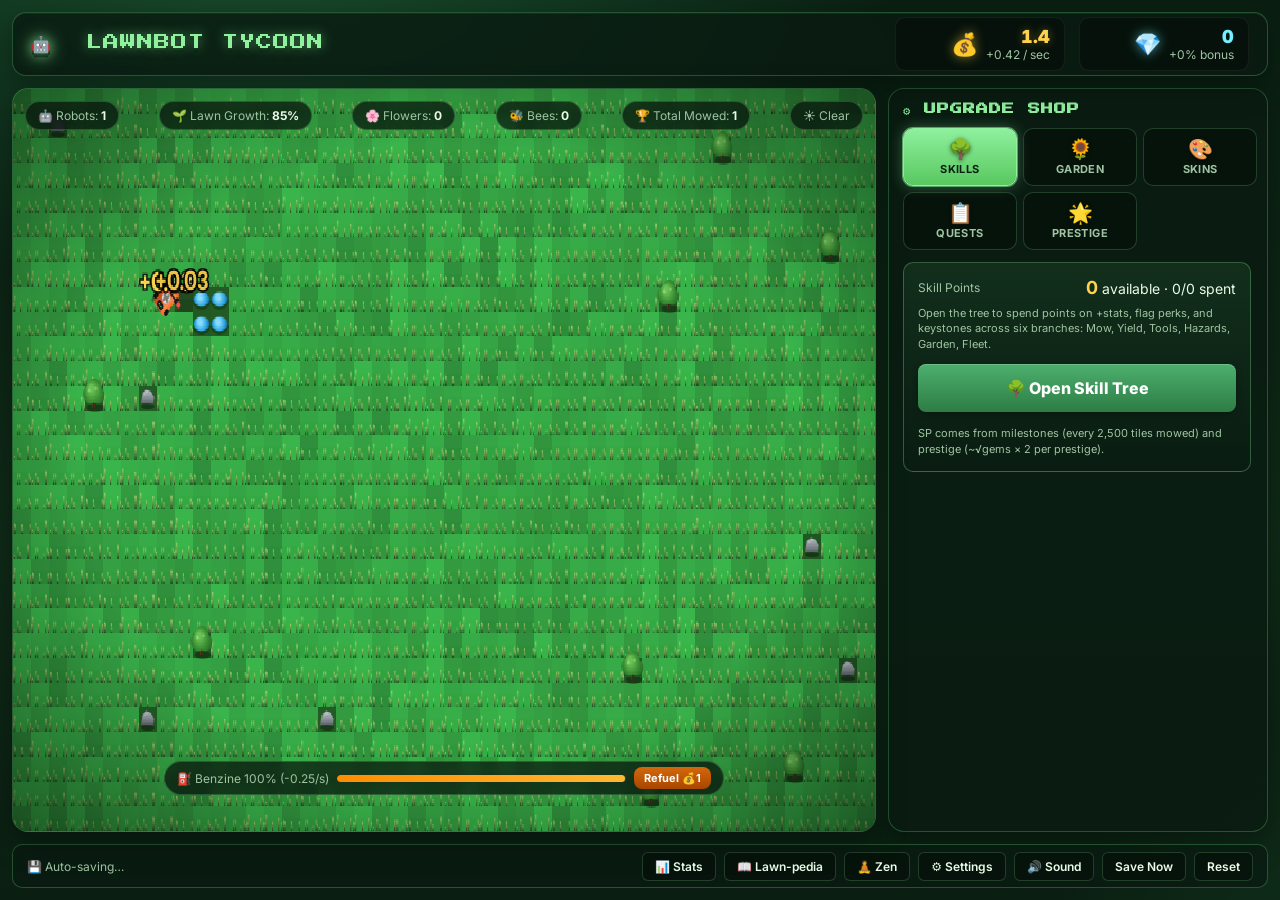
==== commit 46f94be2: "feat: replace Bots/Tools/Crew tabs with PoE-style skill tree Replaces the legacy Bots, Tools, and Cr" ====
--- a/index.html
+++ b/index.html
@@ -65,11 +65,9 @@
     <aside class="shop">
       <h2>⚙️ UPGRADE SHOP</h2>
       <div class="tabs">
-        <button class="tab active" data-tab="upgrades"><span class="tab-ico">🤖</span><span class="tab-label">Bots</span></button>
-        <button class="tab" data-tab="tools"><span class="tab-ico">🛠️</span><span class="tab-label">Tools</span></button>
+        <button class="tab active" data-tab="skills"><span class="tab-ico">🌳</span><span class="tab-label">Skills</span></button>
         <button class="tab" data-tab="areas"><span class="tab-ico">🗺️</span><span class="tab-label">Areas</span></button>
         <button class="tab" data-tab="garden"><span class="tab-ico">🌻</span><span class="tab-label">Garden</span></button>
-        <button class="tab" data-tab="crew"><span class="tab-ico">👷</span><span class="tab-label">Crew</span></button>
         <button class="tab" data-tab="skins"><span class="tab-ico">🎨</span><span class="tab-label">Skins</span></button>
         <button class="tab" data-tab="quests"><span class="tab-ico">📋</span><span class="tab-label">Quests</span></button>
         <button class="tab" data-tab="gemshop"><span class="tab-ico">💎</span><span class="tab-label">Gems</span></button>
--- a/styles.css
+++ b/styles.css
@@ -360,82 +360,113 @@
 .upgrade .buy:disabled { background: var(--btn-disabled); color: var(--ink-dim); cursor: not-allowed; box-shadow: none; }
 .upgrade .buy .cost { display: block; font-size: 10px; font-weight: 600; opacity: 0.95; margin-top: 1px; }
 
-/* ---------- Crew skill tree ---------- */
-.crew-tree {
+/* ---------- Skill tree (sidebar summary + fullscreen modal) ---------- */
+.skills-summary {
+  background: linear-gradient(180deg, rgba(20,50,30,0.85), rgba(10,28,18,0.85));
+  border: 1px solid rgba(143,240,158,0.3);
+  border-radius: 10px;
+  padding: 14px;
+  margin-bottom: 12px;
+}
+.skills-summary-row {
+  display: flex; justify-content: space-between; align-items: center;
+  margin-bottom: 8px;
+}
+.skills-summary-label { color: var(--ink-dim); font-size: 12px; }
+.skills-summary-val { color: var(--ink); font-size: 14px; }
+.skills-summary-val b { color: #ffd34e; font-size: 18px; }
+.skills-summary-hint { color: var(--ink-dim); font-size: 11px; line-height: 1.4; margin: 6px 0 0; }
+.big-action {
+  display: block; width: 100%;
+  margin-top: 12px; padding: 14px;
+  background: linear-gradient(180deg, #4caf6e, #2e7d44);
+  color: #fff; font-weight: 800; font-size: 16px;
+  border: 0; border-radius: 8px;
+  cursor: pointer;
+  box-shadow: 0 2px 6px rgba(0,0,0,0.3), inset 0 1px 0 rgba(255,255,255,0.2);
+  transition: transform .08s, filter .15s;
+}
+.big-action:hover { filter: brightness(1.1); transform: translateY(-1px); }
+
+.skill-tree-backdrop {
+  display: flex; align-items: stretch; justify-content: stretch;
+  padding: 2vh 2vw;
+}
+.skill-tree-modal {
+  width: 96vw; height: 96vh;
+  max-width: none; max-height: none;
+  display: flex; flex-direction: column;
+  padding: 0;
+  background: #0d1f12;
+  border: 1px solid rgba(143,240,158,0.3);
+  border-radius: 12px;
+  overflow: hidden;
+}
+.skill-tree-toolbar {
+  display: flex; align-items: center; gap: 16px;
+  padding: 10px 16px;
+  background: rgba(0,0,0,0.4);
+  border-bottom: 1px solid rgba(143,240,158,0.2);
+  flex-wrap: wrap;
+}
+.st-title { font-weight: 800; font-size: 18px; color: #ffd34e; }
+.st-sp-counter { font-size: 14px; color: var(--ink); }
+.st-sp-counter b { color: #ffd34e; font-size: 18px; }
+.st-sp-sub { color: var(--ink-dim); font-size: 12px; }
+.st-actions { display: flex; gap: 8px; margin-left: auto; }
+.st-btn {
+  background: rgba(143,240,158,0.15);
+  color: var(--ink);
+  border: 1px solid rgba(143,240,158,0.4);
+  border-radius: 6px;
+  padding: 6px 12px;
+  font-weight: 700;
+  cursor: pointer;
+}
+.st-btn:hover { background: rgba(143,240,158,0.3); }
+.st-btn-close { background: rgba(220,80,80,0.2); border-color: rgba(220,80,80,0.5); }
+.st-btn-close:hover { background: rgba(220,80,80,0.4); }
+.st-hint {
+  width: 100%;
+  font-size: 11px; color: var(--ink-dim);
+}
+.skill-tree-canvas-wrap {
   position: relative;
-  width: 100%;
-  height: 400px;
-  max-width: 360px;
-  margin: 0 auto 12px;
-}
-.crew-connectors {
-  position: absolute; inset: 0;
+  flex: 1;
+  overflow: hidden;
+}
+.skill-tree-canvas {
+  display: block;
   width: 100%; height: 100%;
+  cursor: grab;
+}
+.skill-tree-canvas:active { cursor: grabbing; }
+.skill-tooltip {
+  position: absolute;
   pointer-events: none;
-}
-.crew-node {
-  position: absolute;
-  width: 62px;
-  transform: translate(-50%, -50%);
-  background: linear-gradient(180deg, rgba(20,50,30,0.85), rgba(10,28,18,0.85));
-  border: 1.5px solid rgba(143,240,158,0.3);
-  border-radius: 10px;
-  padding: 4px 4px 4px;
-  text-align: center;
-  cursor: default;
-  transition: transform .1s, border-color .15s, box-shadow .15s;
-  backdrop-filter: blur(3px);
-  left: calc(var(--px, 0) * 1%);
-}
-.crew-node .crew-icon {
-  font-size: 18px;
-  line-height: 1;
-  filter: drop-shadow(0 2px 4px rgba(0,0,0,0.5));
-}
-.crew-node .crew-name {
-  font-weight: 800;
-  font-size: 9px;
-  margin-top: 2px;
+  max-width: 280px;
+  background: rgba(8,18,12,0.96);
+  border: 1px solid rgba(143,240,158,0.5);
+  border-radius: 8px;
+  padding: 10px 12px;
   color: var(--ink);
-  line-height: 1.1;
-}
-.crew-node .crew-desc {
-  font-size: 8px;
-  color: var(--ink-dim);
-  line-height: 1.15;
-  margin-top: 2px;
-  min-height: 28px;
-}
-.crew-node .crew-cost {
-  font-size: 8.5px;
-  font-weight: 700;
-  margin-top: 2px;
-  color: var(--gold);
-}
-.crew-node.locked {
-  opacity: 0.45;
-  filter: grayscale(0.7);
-}
-.crew-node.locked .crew-cost { color: #888; }
-.crew-node.owned {
-  border-color: rgba(255,211,78,0.75);
-  box-shadow: 0 0 0 1px rgba(255,211,78,0.3), 0 0 18px rgba(255,211,78,0.25);
-  background: linear-gradient(180deg, rgba(60,50,20,0.8), rgba(30,20,5,0.85));
-}
-.crew-node.owned .crew-cost { color: var(--grass-xlight); }
-.crew-node.buyable {
-  cursor: pointer;
-  border-color: rgba(255,211,78,0.75);
-  animation: crewPulse 1.8s ease-in-out infinite;
-}
-.crew-node.buyable:hover {
-  transform: translate(-50%, -50%) scale(1.06);
-  box-shadow: 0 0 0 2px rgba(255,211,78,0.4), 0 0 24px rgba(255,211,78,0.35);
-}
-@keyframes crewPulse {
-  0%, 100% { box-shadow: 0 0 0 0 rgba(255,211,78,0.0); }
-  50%      { box-shadow: 0 0 0 2px rgba(255,211,78,0.3), 0 0 16px rgba(255,211,78,0.3); }
-}
+  font-size: 12px;
+  line-height: 1.45;
+  box-shadow: 0 6px 24px rgba(0,0,0,0.6);
+  z-index: 10;
+}
+.st-tip-title { font-weight: 800; font-size: 14px; color: #ffd34e; margin-bottom: 2px; }
+.st-tip-branch { font-size: 10px; text-transform: uppercase; letter-spacing: 0.5px; margin-bottom: 6px; opacity: 0.9; }
+.st-tip-desc { color: var(--ink-dim); margin-bottom: 6px; }
+.st-tip-eff { color: #8ff09e; font-weight: 600; margin-bottom: 4px; }
+.st-tip-drawback { color: #ff8a6c; font-weight: 600; margin-top: 4px; }
+.st-tip-flag { color: #72f2ff; font-size: 11px; margin-top: 4px; }
+.st-tip-status { margin-top: 6px; font-weight: 700; font-size: 11px; }
+.st-tip-status.owned { color: #ffd34e; }
+.st-tip-status.buy   { color: #8ff09e; }
+.st-tip-status.no    { color: var(--ink-dim); }
+
+
 
 /* ---------- Skin gallery ---------- */
 .skin-grid {
@@ -1059,3 +1090,105 @@
   .title { font-size: 12px; }
   .currency { min-width: 120px; padding: 6px 10px; }
 }
+
+/* ---------- Tech tree (Gem shop) ---------- */
+.tech-tree { margin-bottom: 14px; }
+.tech-tier {
+  margin-bottom: 10px;
+  padding: 6px 8px 8px;
+  background: linear-gradient(180deg, rgba(40,20,60,0.35), rgba(20,10,30,0.4));
+  border: 1px solid rgba(200,150,255,0.18);
+  border-radius: 8px;
+}
+.tech-tier-head {
+  display: flex; justify-content: space-between; align-items: center;
+  margin-bottom: 6px;
+}
+.tech-tier-label {
+  font-weight: 700; font-size: 11px; letter-spacing: 0.4px;
+  color: #c896ff;
+}
+.tech-respec {
+  background: rgba(200,150,255,0.18);
+  color: #e8d4ff;
+  border: 1px solid rgba(200,150,255,0.4);
+  border-radius: 6px;
+  padding: 3px 8px;
+  font-size: 10px;
+  font-weight: 600;
+  cursor: pointer;
+}
+.tech-respec:hover { background: rgba(200,150,255,0.32); }
+.tech-choices { display: grid; grid-template-columns: repeat(3, 1fr); gap: 6px; }
+.tech-choice {
+  position: relative;
+  padding: 8px 6px 8px;
+  background: linear-gradient(180deg, rgba(20,30,50,0.7), rgba(10,15,25,0.8));
+  border: 1.5px solid rgba(200,150,255,0.25);
+  border-radius: 8px;
+  text-align: center;
+  cursor: default;
+  transition: transform .1s, border-color .15s, box-shadow .15s;
+  overflow: hidden;
+}
+.tech-choice .tech-icon { font-size: 22px; line-height: 1; filter: drop-shadow(0 2px 4px rgba(0,0,0,0.5)); }
+.tech-choice .tech-name { font-weight: 800; font-size: 11px; margin-top: 4px; color: var(--ink); }
+.tech-choice .tech-desc { font-size: 9.5px; color: var(--ink-dim); line-height: 1.2; margin-top: 3px; min-height: 36px; }
+.tech-choice .tech-cost { font-size: 10px; font-weight: 700; color: var(--gem); margin-top: 4px; }
+.tech-choice.buyable {
+  cursor: pointer;
+  border-color: rgba(255,211,78,0.6);
+  box-shadow: 0 0 0 1px rgba(255,211,78,0.18), 0 0 12px rgba(255,211,78,0.12);
+}
+.tech-choice.buyable:hover {
+  transform: translateY(-1px);
+  box-shadow: 0 0 0 2px rgba(255,211,78,0.35), 0 0 18px rgba(255,211,78,0.22);
+}
+.tech-choice.active {
+  border-color: rgba(143,240,158,0.75);
+  box-shadow: 0 0 0 1px rgba(143,240,158,0.35), 0 0 18px rgba(143,240,158,0.25);
+  background: linear-gradient(180deg, rgba(20,60,30,0.7), rgba(10,28,18,0.85));
+}
+.tech-choice.locked {
+  opacity: 0.45;
+  filter: grayscale(0.7);
+}
+.tech-choice.tech-choice-placeholder {
+  grid-column: 1 / -1;
+  display: flex; align-items: center; justify-content: center;
+  min-height: 60px;
+  border-style: dashed;
+}
+.tech-locked-note { font-size: 11px; color: var(--ink-dim); }
+.tech-badge {
+  position: absolute; top: 2px; right: 4px;
+  font-size: 8.5px; font-weight: 800; letter-spacing: 0.3px;
+  padding: 2px 4px;
+  border-radius: 4px;
+  background: rgba(143,240,158,0.25);
+  color: #d1ffe0;
+}
+.tech-badge-locked { background: rgba(255,255,255,0.08); color: #aaa; }
+
+/* ---------- Skill tree modal — higher-specificity overrides for base .modal ---------- */
+.modal-backdrop.skill-tree-backdrop {
+  display: flex; align-items: stretch; justify-content: stretch;
+  padding: 2vh 2vw;
+}
+.modal.skill-tree-modal {
+  width: 96vw; height: 96vh;
+  max-width: none; max-height: none;
+  padding: 0;
+  text-align: left;
+  display: flex; flex-direction: column;
+}
+.modal.skill-tree-modal button {
+  min-width: 0;
+  padding: 6px 12px;
+  font-size: 13px;
+  box-shadow: none;
+  border-radius: 6px;
+}
+.modal.skill-tree-modal .big-action {
+  min-width: 0;
+}
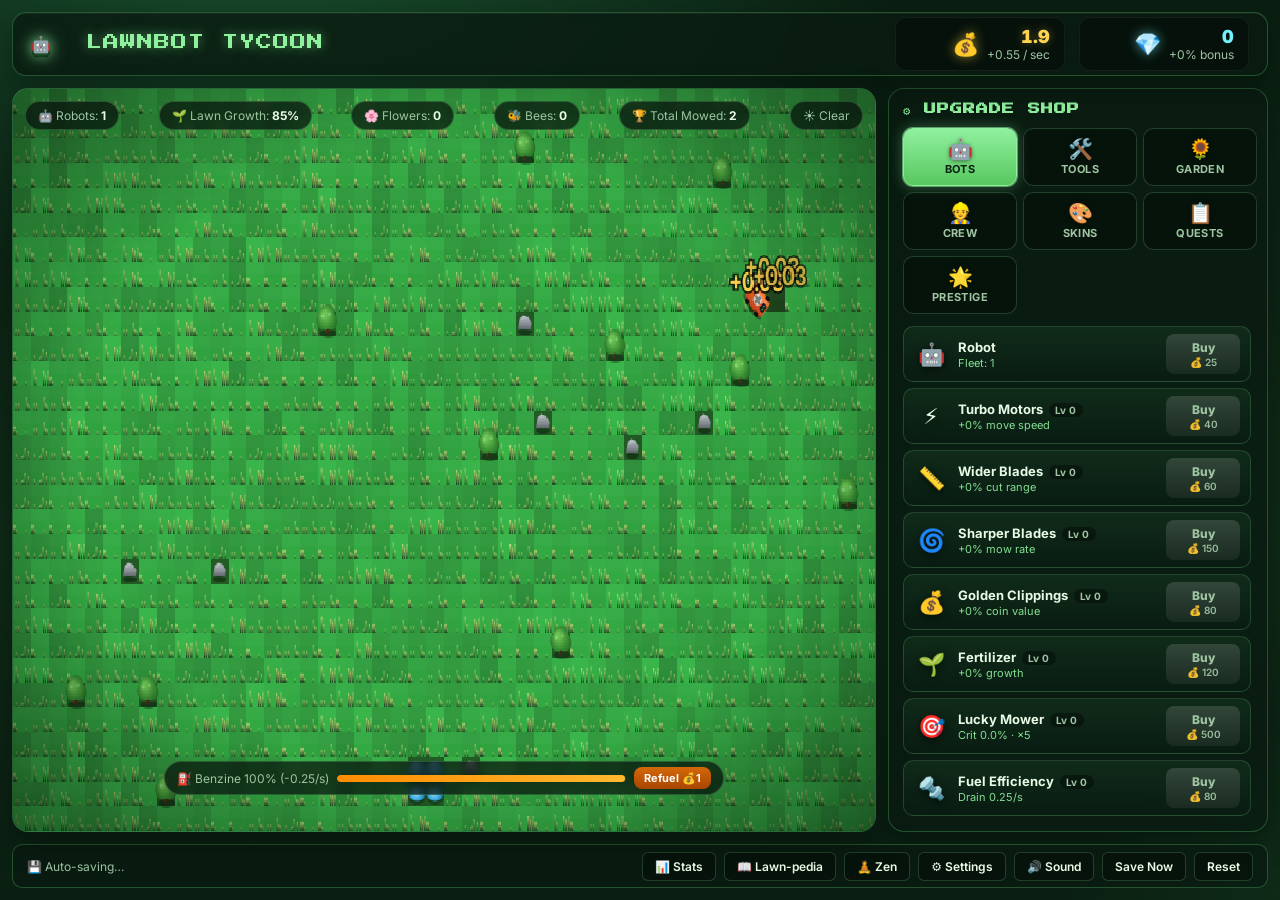
==== commit 59cab008: "Deploying to gh-pages from @ SubChord/lawn-mower-robot-sim@45baf3990944e56f3ce759abf60da6bf59acd0c9 " ====
--- a/index.html
+++ b/index.html
@@ -65,9 +65,11 @@
     <aside class="shop">
       <h2>⚙️ UPGRADE SHOP</h2>
       <div class="tabs">
-        <button class="tab active" data-tab="skills"><span class="tab-ico">🌳</span><span class="tab-label">Skills</span></button>
+        <button class="tab active" data-tab="upgrades"><span class="tab-ico">🤖</span><span class="tab-label">Bots</span></button>
+        <button class="tab" data-tab="tools"><span class="tab-ico">🛠️</span><span class="tab-label">Tools</span></button>
         <button class="tab" data-tab="areas"><span class="tab-ico">🗺️</span><span class="tab-label">Areas</span></button>
         <button class="tab" data-tab="garden"><span class="tab-ico">🌻</span><span class="tab-label">Garden</span></button>
+        <button class="tab" data-tab="crew"><span class="tab-ico">👷</span><span class="tab-label">Crew</span></button>
         <button class="tab" data-tab="skins"><span class="tab-ico">🎨</span><span class="tab-label">Skins</span></button>
         <button class="tab" data-tab="quests"><span class="tab-ico">📋</span><span class="tab-label">Quests</span></button>
         <button class="tab" data-tab="gemshop"><span class="tab-ico">💎</span><span class="tab-label">Gems</span></button>
--- a/styles.css
+++ b/styles.css
@@ -360,113 +360,82 @@
 .upgrade .buy:disabled { background: var(--btn-disabled); color: var(--ink-dim); cursor: not-allowed; box-shadow: none; }
 .upgrade .buy .cost { display: block; font-size: 10px; font-weight: 600; opacity: 0.95; margin-top: 1px; }
 
-/* ---------- Skill tree (sidebar summary + fullscreen modal) ---------- */
-.skills-summary {
+/* ---------- Crew skill tree ---------- */
+.crew-tree {
+  position: relative;
+  width: 100%;
+  height: 400px;
+  max-width: 360px;
+  margin: 0 auto 12px;
+}
+.crew-connectors {
+  position: absolute; inset: 0;
+  width: 100%; height: 100%;
+  pointer-events: none;
+}
+.crew-node {
+  position: absolute;
+  width: 62px;
+  transform: translate(-50%, -50%);
   background: linear-gradient(180deg, rgba(20,50,30,0.85), rgba(10,28,18,0.85));
-  border: 1px solid rgba(143,240,158,0.3);
+  border: 1.5px solid rgba(143,240,158,0.3);
   border-radius: 10px;
-  padding: 14px;
-  margin-bottom: 12px;
-}
-.skills-summary-row {
-  display: flex; justify-content: space-between; align-items: center;
-  margin-bottom: 8px;
-}
-.skills-summary-label { color: var(--ink-dim); font-size: 12px; }
-.skills-summary-val { color: var(--ink); font-size: 14px; }
-.skills-summary-val b { color: #ffd34e; font-size: 18px; }
-.skills-summary-hint { color: var(--ink-dim); font-size: 11px; line-height: 1.4; margin: 6px 0 0; }
-.big-action {
-  display: block; width: 100%;
-  margin-top: 12px; padding: 14px;
-  background: linear-gradient(180deg, #4caf6e, #2e7d44);
-  color: #fff; font-weight: 800; font-size: 16px;
-  border: 0; border-radius: 8px;
+  padding: 4px 4px 4px;
+  text-align: center;
+  cursor: default;
+  transition: transform .1s, border-color .15s, box-shadow .15s;
+  backdrop-filter: blur(3px);
+  left: calc(var(--px, 0) * 1%);
+}
+.crew-node .crew-icon {
+  font-size: 18px;
+  line-height: 1;
+  filter: drop-shadow(0 2px 4px rgba(0,0,0,0.5));
+}
+.crew-node .crew-name {
+  font-weight: 800;
+  font-size: 9px;
+  margin-top: 2px;
+  color: var(--ink);
+  line-height: 1.1;
+}
+.crew-node .crew-desc {
+  font-size: 8px;
+  color: var(--ink-dim);
+  line-height: 1.15;
+  margin-top: 2px;
+  min-height: 28px;
+}
+.crew-node .crew-cost {
+  font-size: 8.5px;
+  font-weight: 700;
+  margin-top: 2px;
+  color: var(--gold);
+}
+.crew-node.locked {
+  opacity: 0.45;
+  filter: grayscale(0.7);
+}
+.crew-node.locked .crew-cost { color: #888; }
+.crew-node.owned {
+  border-color: rgba(255,211,78,0.75);
+  box-shadow: 0 0 0 1px rgba(255,211,78,0.3), 0 0 18px rgba(255,211,78,0.25);
+  background: linear-gradient(180deg, rgba(60,50,20,0.8), rgba(30,20,5,0.85));
+}
+.crew-node.owned .crew-cost { color: var(--grass-xlight); }
+.crew-node.buyable {
   cursor: pointer;
-  box-shadow: 0 2px 6px rgba(0,0,0,0.3), inset 0 1px 0 rgba(255,255,255,0.2);
-  transition: transform .08s, filter .15s;
-}
-.big-action:hover { filter: brightness(1.1); transform: translateY(-1px); }
-
-.skill-tree-backdrop {
-  display: flex; align-items: stretch; justify-content: stretch;
-  padding: 2vh 2vw;
-}
-.skill-tree-modal {
-  width: 96vw; height: 96vh;
-  max-width: none; max-height: none;
-  display: flex; flex-direction: column;
-  padding: 0;
-  background: #0d1f12;
-  border: 1px solid rgba(143,240,158,0.3);
-  border-radius: 12px;
-  overflow: hidden;
-}
-.skill-tree-toolbar {
-  display: flex; align-items: center; gap: 16px;
-  padding: 10px 16px;
-  background: rgba(0,0,0,0.4);
-  border-bottom: 1px solid rgba(143,240,158,0.2);
-  flex-wrap: wrap;
-}
-.st-title { font-weight: 800; font-size: 18px; color: #ffd34e; }
-.st-sp-counter { font-size: 14px; color: var(--ink); }
-.st-sp-counter b { color: #ffd34e; font-size: 18px; }
-.st-sp-sub { color: var(--ink-dim); font-size: 12px; }
-.st-actions { display: flex; gap: 8px; margin-left: auto; }
-.st-btn {
-  background: rgba(143,240,158,0.15);
-  color: var(--ink);
-  border: 1px solid rgba(143,240,158,0.4);
-  border-radius: 6px;
-  padding: 6px 12px;
-  font-weight: 700;
-  cursor: pointer;
-}
-.st-btn:hover { background: rgba(143,240,158,0.3); }
-.st-btn-close { background: rgba(220,80,80,0.2); border-color: rgba(220,80,80,0.5); }
-.st-btn-close:hover { background: rgba(220,80,80,0.4); }
-.st-hint {
-  width: 100%;
-  font-size: 11px; color: var(--ink-dim);
-}
-.skill-tree-canvas-wrap {
-  position: relative;
-  flex: 1;
-  overflow: hidden;
-}
-.skill-tree-canvas {
-  display: block;
-  width: 100%; height: 100%;
-  cursor: grab;
-}
-.skill-tree-canvas:active { cursor: grabbing; }
-.skill-tooltip {
-  position: absolute;
-  pointer-events: none;
-  max-width: 280px;
-  background: rgba(8,18,12,0.96);
-  border: 1px solid rgba(143,240,158,0.5);
-  border-radius: 8px;
-  padding: 10px 12px;
-  color: var(--ink);
-  font-size: 12px;
-  line-height: 1.45;
-  box-shadow: 0 6px 24px rgba(0,0,0,0.6);
-  z-index: 10;
-}
-.st-tip-title { font-weight: 800; font-size: 14px; color: #ffd34e; margin-bottom: 2px; }
-.st-tip-branch { font-size: 10px; text-transform: uppercase; letter-spacing: 0.5px; margin-bottom: 6px; opacity: 0.9; }
-.st-tip-desc { color: var(--ink-dim); margin-bottom: 6px; }
-.st-tip-eff { color: #8ff09e; font-weight: 600; margin-bottom: 4px; }
-.st-tip-drawback { color: #ff8a6c; font-weight: 600; margin-top: 4px; }
-.st-tip-flag { color: #72f2ff; font-size: 11px; margin-top: 4px; }
-.st-tip-status { margin-top: 6px; font-weight: 700; font-size: 11px; }
-.st-tip-status.owned { color: #ffd34e; }
-.st-tip-status.buy   { color: #8ff09e; }
-.st-tip-status.no    { color: var(--ink-dim); }
-
-
+  border-color: rgba(255,211,78,0.75);
+  animation: crewPulse 1.8s ease-in-out infinite;
+}
+.crew-node.buyable:hover {
+  transform: translate(-50%, -50%) scale(1.06);
+  box-shadow: 0 0 0 2px rgba(255,211,78,0.4), 0 0 24px rgba(255,211,78,0.35);
+}
+@keyframes crewPulse {
+  0%, 100% { box-shadow: 0 0 0 0 rgba(255,211,78,0.0); }
+  50%      { box-shadow: 0 0 0 2px rgba(255,211,78,0.3), 0 0 16px rgba(255,211,78,0.3); }
+}
 
 /* ---------- Skin gallery ---------- */
 .skin-grid {
@@ -1170,25 +1139,20 @@
 }
 .tech-badge-locked { background: rgba(255,255,255,0.08); color: #aaa; }
 
-/* ---------- Skill tree modal — higher-specificity overrides for base .modal ---------- */
-.modal-backdrop.skill-tree-backdrop {
-  display: flex; align-items: stretch; justify-content: stretch;
-  padding: 2vh 2vw;
-}
-.modal.skill-tree-modal {
-  width: 96vw; height: 96vh;
-  max-width: none; max-height: none;
-  padding: 0;
-  text-align: left;
-  display: flex; flex-direction: column;
-}
-.modal.skill-tree-modal button {
-  min-width: 0;
-  padding: 6px 12px;
-  font-size: 13px;
-  box-shadow: none;
-  border-radius: 6px;
-}
-.modal.skill-tree-modal .big-action {
-  min-width: 0;
-}
+/* Inline UI icon sprites (emoji → <img>, see iconize() in js/assets.js).
+   Sized in em so they scale with the surrounding font size; aligned on
+   the text baseline so cost prefixes and pills don't jitter. */
+.ui-ico {
+  display: inline-block;
+  width: 1.2em;
+  height: 1.2em;
+  vertical-align: -0.2em;
+  margin: 0 0.08em;
+  image-rendering: auto;
+  user-select: none;
+  pointer-events: none;
+}
+/* The HUD currency indicators use larger glyphs — inherit their parent
+   font-size but tighten the baseline so the amount text lines up. */
+.currency .ico .ui-ico { width: 1.1em; height: 1.1em; vertical-align: -0.15em; margin: 0; }
+.hud-pill .ui-ico { vertical-align: -0.22em; }
